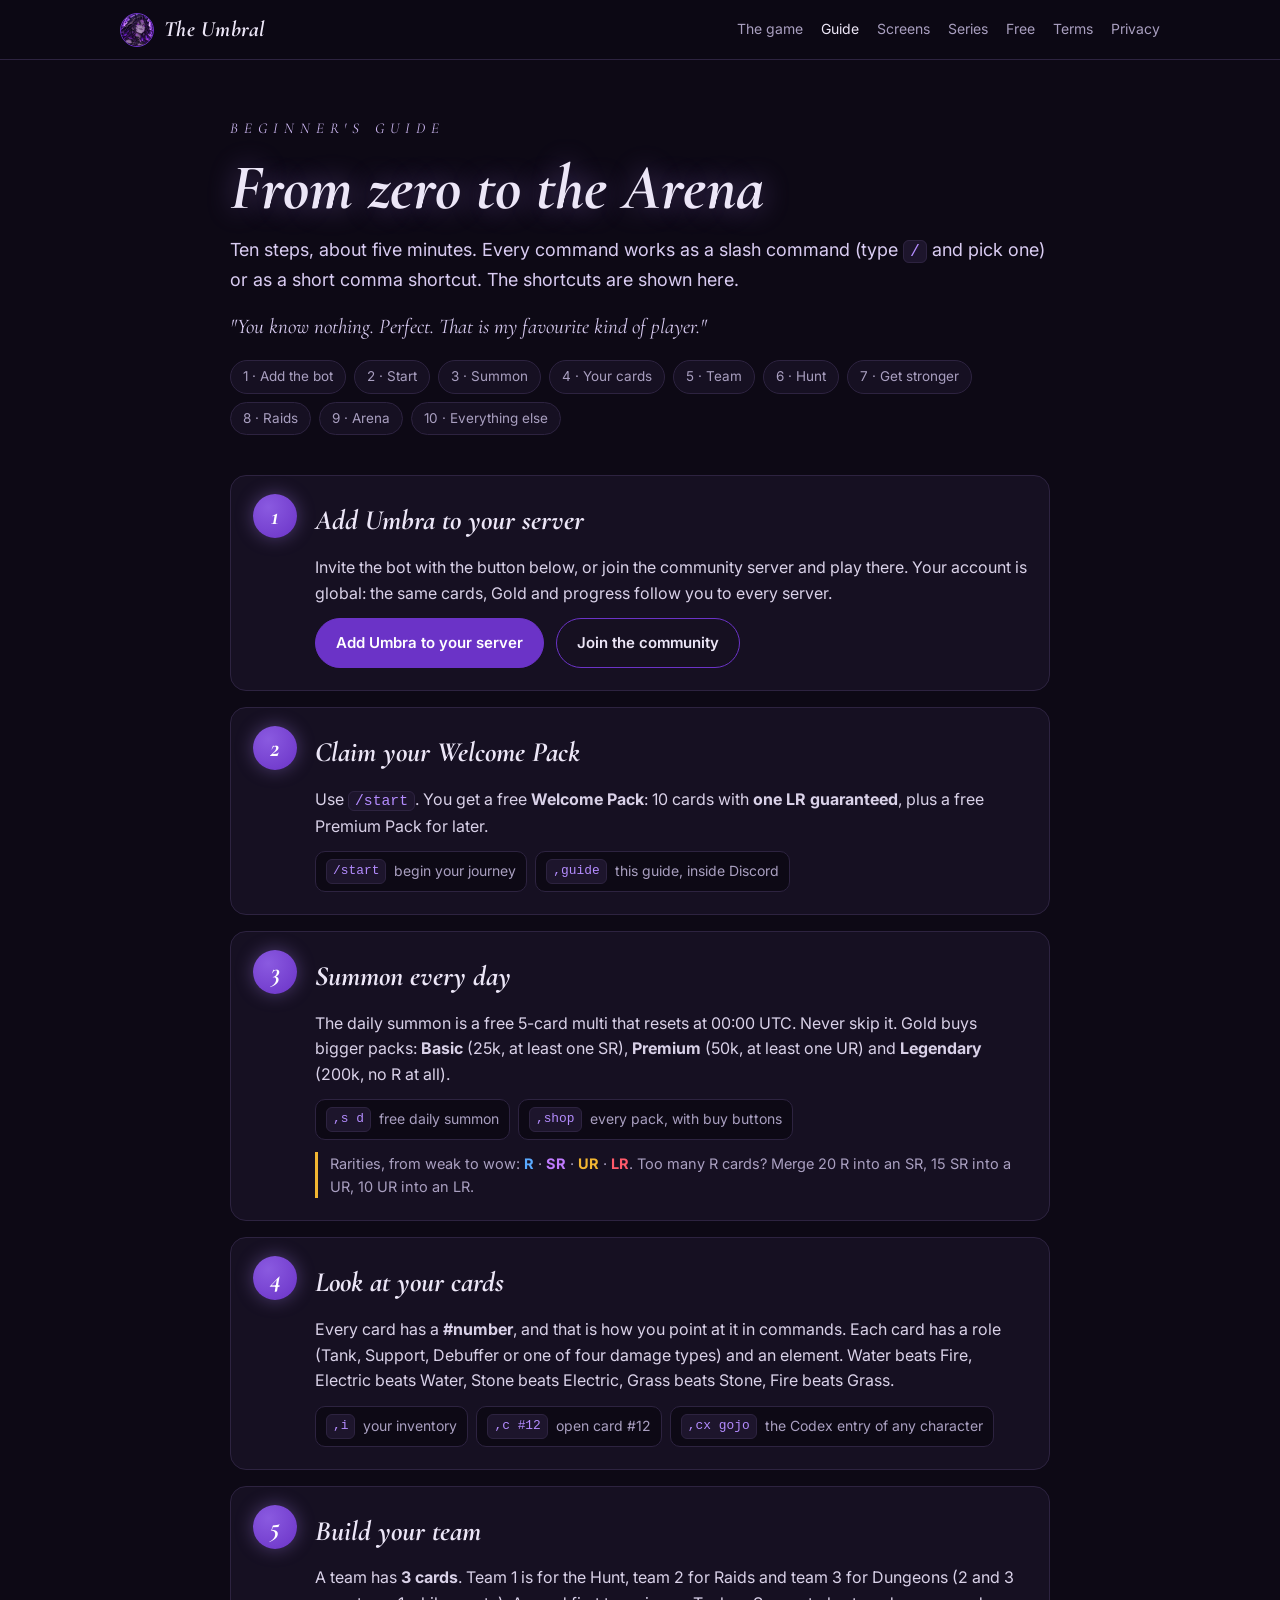
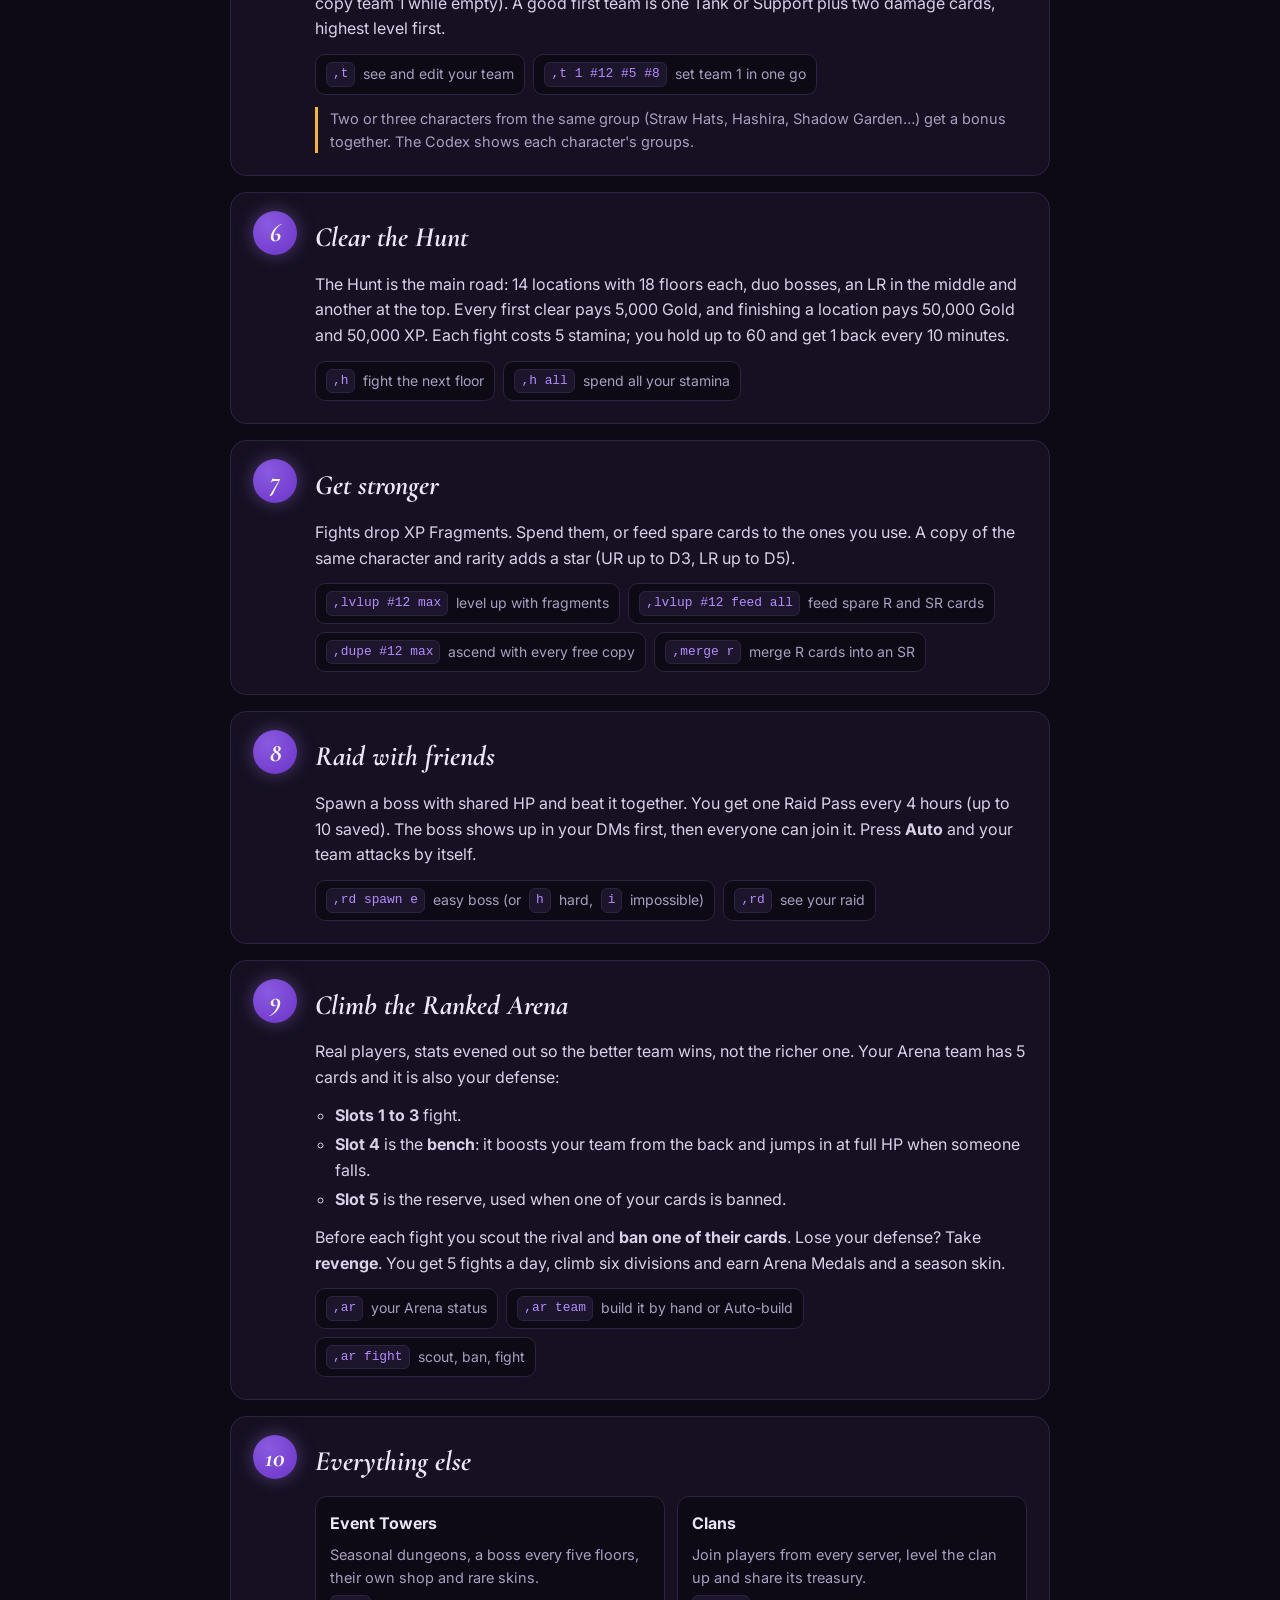
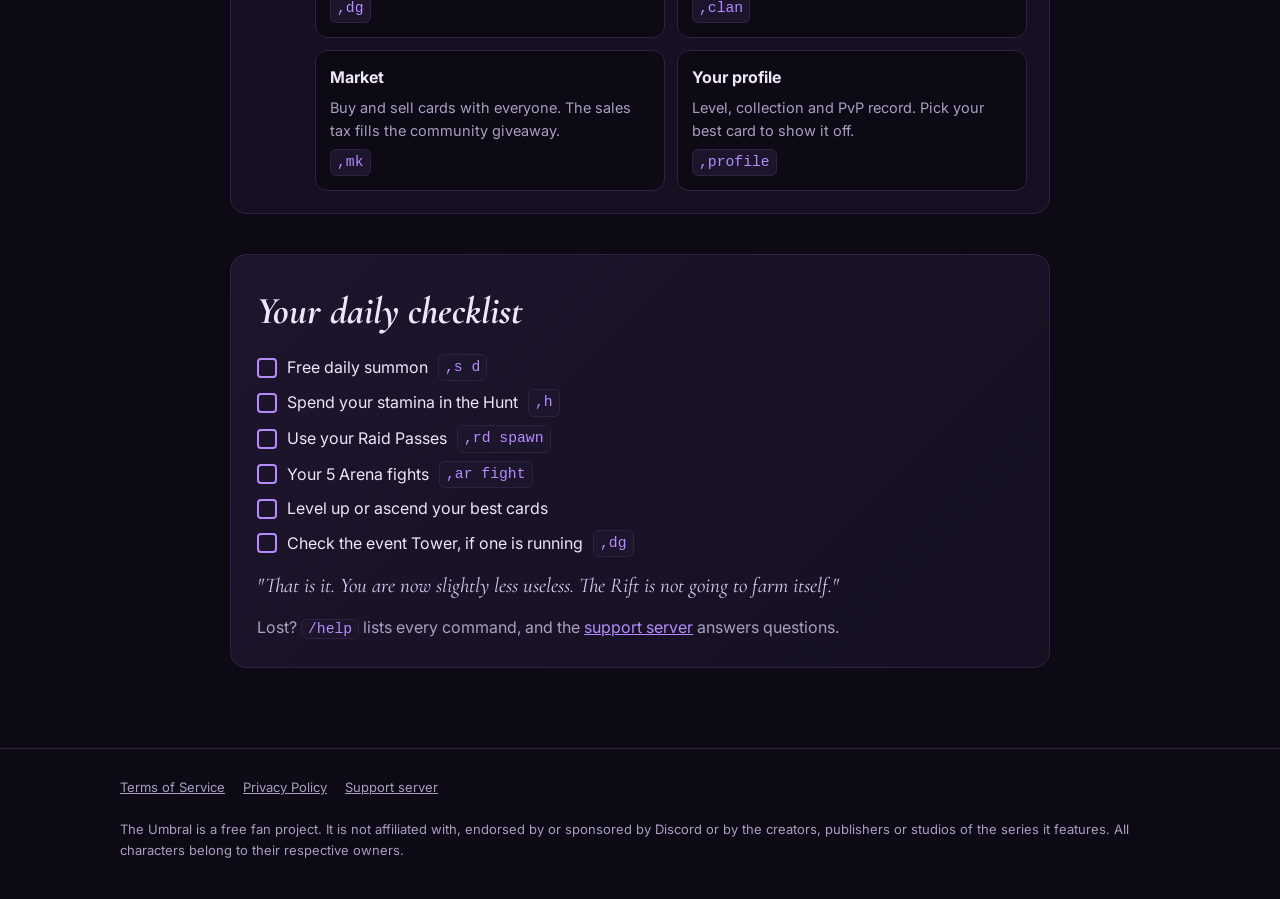
==== guide.html @ e96bee00 "Site: step-by-step beginner's guide page (guide.html), Guide link in the nav and under the hero Co-A" ====
<!doctype html>
<html lang="en">
<head>
<meta charset="utf-8">
<meta name="viewport" content="width=device-width, initial-scale=1, viewport-fit=cover">
<title>Beginner's Guide · The Umbral</title>
<meta name="description" content="How to play The Umbral, step by step: add the bot, claim your Welcome Pack, summon, build a team, clear the Hunt, join Raids and climb the Ranked Arena.">
<meta property="og:title" content="The Umbral · Beginner's Guide">
<meta property="og:description" content="From your first summon to the Ranked Arena in ten steps.">
<meta property="og:image" content="img/umbra.webp">
<link rel="icon" href="img/umbra.webp">
<link rel="preconnect" href="https://fonts.googleapis.com">
<link rel="preconnect" href="https://fonts.gstatic.com" crossorigin>
<link rel="stylesheet" href="https://fonts.googleapis.com/css2?family=Cormorant+Garamond:ital,wght@1,600;1,700&family=Inter:wght@400;600;700&display=swap">
<link rel="stylesheet" href="style.css">
</head>
<body>
<header class="bar">
  <div class="wrap">
    <a class="brand" href="./"><img src="img/umbra.webp" alt="">The Umbral</a>
    <nav aria-label="Site">
      <a href="./#game">The game</a>
      <a href="guide.html" aria-current="page">Guide</a>
      <a href="./#shots">Screens</a>
      <a href="./#series">Series</a>
      <a href="./#free">Free</a>
      <a href="terms.html">Terms</a>
      <a href="privacy.html">Privacy</a>
    </nav>
  </div>
</header>

<main class="wrap guide">
  <div class="guide-head">
    <div class="eyebrow">Beginner's guide</div>
    <h1>From zero to the Arena</h1>
    <p class="lede">Ten steps, about five minutes. Every command works as a slash command (type <code>/</code> and pick one) or as a short comma shortcut. The shortcuts are shown here.</p>
    <p class="quote">"You know nothing. Perfect. That is my favourite kind of player."</p>
    <nav class="toc" aria-label="Steps">
      <a href="#s1">1 · Add the bot</a><a href="#s2">2 · Start</a><a href="#s3">3 · Summon</a><a href="#s4">4 · Your cards</a><a href="#s5">5 · Team</a><a href="#s6">6 · Hunt</a><a href="#s7">7 · Get stronger</a><a href="#s8">8 · Raids</a><a href="#s9">9 · Arena</a><a href="#s10">10 · Everything else</a>
    </nav>
  </div>

  <ol class="steps">
    <li id="s1">
      <h2>Add Umbra to your server</h2>
      <p>Invite the bot with the button below, or join the community server and play there. Your account is global: the same cards, Gold and progress follow you to every server.</p>
      <div class="ctas"><a class="btn primary" href="https://discord.com/oauth2/authorize?client_id=1566791307459035156">Add Umbra to your server</a><a class="btn ghost" href="https://discord.gg/sQDGqMUbPa">Join the community</a></div>
    </li>

    <li id="s2">
      <h2>Claim your Welcome Pack</h2>
      <p>Use <code>/start</code>. You get a free <b>Welcome Pack</b>: 10 cards with <b>one LR guaranteed</b>, plus a free Premium Pack for later.</p>
      <div class="cmds"><span><code>/start</code> begin your journey</span><span><code>,guide</code> this guide, inside Discord</span></div>
    </li>

    <li id="s3">
      <h2>Summon every day</h2>
      <p>The daily summon is a free 5-card multi that resets at 00:00 UTC. Never skip it. Gold buys bigger packs: <b>Basic</b> (25k, at least one SR), <b>Premium</b> (50k, at least one UR) and <b>Legendary</b> (200k, no R at all).</p>
      <div class="cmds"><span><code>,s d</code> free daily summon</span><span><code>,shop</code> every pack, with buy buttons</span></div>
      <p class="tip">Rarities, from weak to wow: <b class="r">R</b> · <b class="sr">SR</b> · <b class="ur">UR</b> · <b class="lr">LR</b>. Too many R cards? Merge 20 R into an SR, 15 SR into a UR, 10 UR into an LR.</p>
    </li>

    <li id="s4">
      <h2>Look at your cards</h2>
      <p>Every card has a <b>#number</b>, and that is how you point at it in commands. Each card has a role (Tank, Support, Debuffer or one of four damage types) and an element. Water beats Fire, Electric beats Water, Stone beats Electric, Grass beats Stone, Fire beats Grass.</p>
      <div class="cmds"><span><code>,i</code> your inventory</span><span><code>,c #12</code> open card #12</span><span><code>,cx gojo</code> the Codex entry of any character</span></div>
    </li>

    <li id="s5">
      <h2>Build your team</h2>
      <p>A team has <b>3 cards</b>. Team 1 is for the Hunt, team 2 for Raids and team 3 for Dungeons (2 and 3 copy team 1 while empty). A good first team is one Tank or Support plus two damage cards, highest level first.</p>
      <div class="cmds"><span><code>,t</code> see and edit your team</span><span><code>,t 1 #12 #5 #8</code> set team 1 in one go</span></div>
      <p class="tip">Two or three characters from the same group (Straw Hats, Hashira, Shadow Garden…) get a bonus together. The Codex shows each character's groups.</p>
    </li>

    <li id="s6">
      <h2>Clear the Hunt</h2>
      <p>The Hunt is the main road: 14 locations with 18 floors each, duo bosses, an LR in the middle and another at the top. Every first clear pays 5,000 Gold, and finishing a location pays 50,000 Gold and 50,000 XP. Each fight costs 5 stamina; you hold up to 60 and get 1 back every 10 minutes.</p>
      <div class="cmds"><span><code>,h</code> fight the next floor</span><span><code>,h all</code> spend all your stamina</span></div>
    </li>

    <li id="s7">
      <h2>Get stronger</h2>
      <p>Fights drop XP Fragments. Spend them, or feed spare cards to the ones you use. A copy of the same character and rarity adds a star (UR up to D3, LR up to D5).</p>
      <div class="cmds"><span><code>,lvlup #12 max</code> level up with fragments</span><span><code>,lvlup #12 feed all</code> feed spare R and SR cards</span><span><code>,dupe #12 max</code> ascend with every free copy</span><span><code>,merge r</code> merge R cards into an SR</span></div>
    </li>

    <li id="s8">
      <h2>Raid with friends</h2>
      <p>Spawn a boss with shared HP and beat it together. You get one Raid Pass every 4 hours (up to 10 saved). The boss shows up in your DMs first, then everyone can join it. Press <b>Auto</b> and your team attacks by itself.</p>
      <div class="cmds"><span><code>,rd spawn e</code> easy boss (or <code>h</code> hard, <code>i</code> impossible)</span><span><code>,rd</code> see your raid</span></div>
    </li>

    <li id="s9">
      <h2>Climb the Ranked Arena</h2>
      <p>Real players, stats evened out so the better team wins, not the richer one. Your Arena team has 5 cards and it is also your defense:</p>
      <ul class="slots">
        <li><b>Slots 1 to 3</b> fight.</li>
        <li><b>Slot 4</b> is the <b>bench</b>: it boosts your team from the back and jumps in at full HP when someone falls.</li>
        <li><b>Slot 5</b> is the reserve, used when one of your cards is banned.</li>
      </ul>
      <p>Before each fight you scout the rival and <b>ban one of their cards</b>. Lose your defense? Take <b>revenge</b>. You get 5 fights a day, climb six divisions and earn Arena Medals and a season skin.</p>
      <div class="cmds"><span><code>,ar</code> your Arena status</span><span><code>,ar team</code> build it by hand or Auto-build</span><span><code>,ar fight</code> scout, ban, fight</span></div>
    </li>

    <li id="s10">
      <h2>Everything else</h2>
      <div class="more">
        <div><h3>Event Towers</h3><p>Seasonal dungeons, a boss every five floors, their own shop and rare skins.</p><code>,dg</code></div>
        <div><h3>Clans</h3><p>Join players from every server, level the clan up and share its treasury.</p><code>,clan</code></div>
        <div><h3>Market</h3><p>Buy and sell cards with everyone. The sales tax fills the community giveaway.</p><code>,mk</code></div>
        <div><h3>Your profile</h3><p>Level, collection and PvP record. Pick your best card to show it off.</p><code>,profile</code></div>
      </div>
    </li>
  </ol>

  <section class="daily" aria-labelledby="daily">
    <h2 id="daily">Your daily checklist</h2>
    <ul>
      <li>Free daily summon <code>,s d</code></li>
      <li>Spend your stamina in the Hunt <code>,h</code></li>
      <li>Use your Raid Passes <code>,rd spawn</code></li>
      <li>Your 5 Arena fights <code>,ar fight</code></li>
      <li>Level up or ascend your best cards</li>
      <li>Check the event Tower, if one is running <code>,dg</code></li>
    </ul>
    <p class="quote">"That is it. You are now slightly less useless. The Rift is not going to farm itself."</p>
    <p class="sub">Lost? <code>/help</code> lists every command, and the <a href="https://discord.gg/sQDGqMUbPa">support server</a> answers questions.</p>
  </section>
</main>

<footer>
  <div class="wrap">
    <nav aria-label="Legal">
      <a href="terms.html">Terms of Service</a>
      <a href="privacy.html">Privacy Policy</a>
      <a href="https://discord.gg/sQDGqMUbPa">Support server</a>
    </nav>
    <p>The Umbral is a free fan project. It is not affiliated with, endorsed by or sponsored by Discord or by the creators, publishers or studios of the series it features. All characters belong to their respective owners.</p>
  </div>
</footer>
</body>
</html>
---- style.css ----
/* The Umbral: site (GitHub Pages). Dark rift palette, serif italic display like the bot's images. */
:root {
  --bg: #0d0915;
  --panel: #161022;
  --panel-2: #1d152c;
  --ink: #ece6f7;
  --muted: #a99fc0;
  --line: #2d2340;
  --accent: #b48cff;
  --accent-deep: #6b33c7;
  --gold: #f2b632;
  --display: "Cormorant Garamond", "Liberation Serif", Georgia, serif;
  --body: "Inter", "Segoe UI", system-ui, sans-serif;
  color-scheme: dark;
}
* { box-sizing: border-box; }
html { scroll-behavior: smooth; }
body { margin: 0; background: var(--bg); color: var(--ink); font-family: var(--body); font-size: 16px; line-height: 1.6; }
a { color: var(--accent); }
a:hover { color: #d4bcff; }
a:focus-visible, .btn:focus-visible { outline: 2px solid var(--accent); outline-offset: 3px; border-radius: 6px; }
img { max-width: 100%; display: block; }

.wrap { max-width: 1080px; margin: 0 auto; padding-left: max(20px, env(safe-area-inset-left, 0px)); padding-right: max(20px, env(safe-area-inset-right, 0px)); }

/* top bar */
.bar { border-bottom: 1px solid var(--line); background: rgba(13, 9, 21, 0.85); backdrop-filter: blur(8px); position: sticky; top: 0; z-index: 5; }
.bar .wrap { display: flex; align-items: center; gap: 20px; padding-block: 12px; flex-wrap: wrap; }
.brand { display: flex; align-items: center; gap: 10px; text-decoration: none; color: var(--ink); font-family: var(--display); font-style: italic; font-weight: 700; font-size: 22px; letter-spacing: 0.02em; }
.brand img { width: 34px; height: 34px; border-radius: 50%; border: 1px solid var(--accent-deep); }
.bar nav { display: flex; gap: 18px; margin-left: auto; flex-wrap: wrap; }
.bar nav a { color: var(--muted); text-decoration: none; font-size: 14px; }
.bar nav a:hover, .bar nav a[aria-current="page"] { color: var(--ink); }

/* hero */
.hero { position: relative; overflow: hidden; border-bottom: 1px solid var(--line); }
.hero::before { content: ""; position: absolute; inset: 0; background: url("img/umbra-hero.webp") left 35% / auto 135% no-repeat; opacity: 0.7; }
.hero::after { content: ""; position: absolute; inset: 0; background: linear-gradient(90deg, rgba(13, 9, 21, 0.1) 0%, rgba(13, 9, 21, 0.75) 45%, var(--bg) 85%); }
.hero .wrap { position: relative; z-index: 1; display: grid; justify-items: start; gap: 18px; padding-block: 88px 96px; }
.hero .inner { margin-left: auto; max-width: 540px; display: grid; gap: 18px; }
.eyebrow { font-family: var(--display); font-style: italic; letter-spacing: 0.4em; text-transform: uppercase; color: #cdb8f2; font-size: 15px; }
h1 { font-family: var(--display); font-style: italic; font-weight: 700; font-size: clamp(44px, 7vw, 76px); line-height: 1; margin: 0; text-wrap: balance; text-shadow: 0 0 28px rgba(180, 140, 255, 0.45); }
.lede { color: #d9ccf2; font-size: 18px; margin: 0; }
.quote { font-family: var(--display); font-style: italic; font-size: 21px; color: #d9ccf2; margin: 0; }
.ctas { display: flex; gap: 12px; flex-wrap: wrap; }
.btn { display: inline-flex; align-items: center; gap: 8px; padding: 12px 20px; border-radius: 999px; font-weight: 600; text-decoration: none; font-size: 15px; border: 1px solid var(--accent-deep); }
.btn.primary { background: var(--accent-deep); color: #fff; }
.btn.primary:hover { background: #7d43dc; color: #fff; }
.btn.ghost { color: var(--ink); background: rgba(22, 16, 34, 0.7); }

/* sections */
section { padding-block: 64px; }
h2 { font-family: var(--display); font-style: italic; font-weight: 700; font-size: 38px; margin: 0 0 10px; text-wrap: balance; }
.sub { color: var(--muted); max-width: 62ch; margin: 0 0 32px; }
.grid { display: grid; grid-template-columns: repeat(3, 1fr); gap: 16px; }
@media (max-width: 860px) { .grid { grid-template-columns: repeat(2, 1fr); } }
@media (max-width: 560px) { .grid { grid-template-columns: 1fr; } }
.card { background: var(--panel); border: 1px solid var(--line); border-radius: 14px; padding: 20px; display: grid; gap: 8px; align-content: start; }
.card h3 { margin: 0; font-size: 17px; }
.card p { margin: 0; color: var(--muted); font-size: 15px; }
.card code { color: var(--accent); }

.gallery { display: grid; grid-template-columns: repeat(6, 1fr); gap: 12px; }
.gallery figure { margin: 0; border-radius: 12px; overflow: hidden; border: 1px solid var(--line); background: var(--panel); aspect-ratio: 2 / 3; }
.gallery img { width: 100%; height: 100%; object-fit: cover; transition: transform 0.4s ease; }
.gallery figure:hover img { transform: scale(1.04); }
@media (max-width: 860px) { .gallery { grid-template-columns: repeat(3, 1fr); } }
/* séries: carta + nome + nº de heróis (gerado por bot/tools/build_site.py) */
.gallery.series { grid-template-columns: repeat(auto-fill, minmax(150px, 1fr)); }
.gallery.series figure { aspect-ratio: auto; display: grid; }
.gallery.series img { aspect-ratio: 2 / 3; height: auto; }
.gallery.series figcaption { padding: 10px 12px 12px; display: grid; gap: 2px; }
.gallery.series figcaption b { font-size: 14px; line-height: 1.25; }
.gallery.series figcaption span { color: var(--muted); font-size: 12.5px; }
@media (max-width: 560px) { .gallery.series { grid-template-columns: repeat(2, 1fr); } }

.free { background: linear-gradient(135deg, var(--panel-2), var(--panel)); border: 1px solid var(--line); border-radius: 16px; padding: 28px; display: grid; gap: 10px; }
.free h2 { margin: 0; }
.free p { margin: 0; color: #d4cbe6; max-width: 72ch; }
.tag { justify-self: start; font-size: 12px; font-weight: 700; letter-spacing: 0.12em; text-transform: uppercase; color: var(--gold); border: 1px solid currentColor; border-radius: 999px; padding: 3px 10px; }

/* legal pages */
.doc { max-width: 760px; padding-block: 56px 80px; }
.doc h1 { font-size: clamp(38px, 6vw, 56px); margin-bottom: 6px; }
.doc .meta { color: var(--muted); margin: 0 0 28px; font-size: 14px; }
.doc h2 { font-size: 27px; margin: 40px 0 8px; }
.doc p, .doc li { color: #d9d1e8; }
.doc ul { padding-left: 22px; display: grid; gap: 6px; }
.doc .summary { background: var(--panel); border: 1px solid var(--line); border-radius: 12px; padding: 16px 20px; }
.doc .summary strong { color: var(--ink); }
.doc table { width: 100%; border-collapse: collapse; font-size: 15px; }
.doc th, .doc td { text-align: left; padding: 10px 12px; border-bottom: 1px solid var(--line); vertical-align: top; }
.doc th { color: var(--muted); font-weight: 600; font-size: 13px; text-transform: uppercase; letter-spacing: 0.06em; }
.tablebox { overflow-x: auto; border: 1px solid var(--line); border-radius: 12px; background: var(--panel); }

footer { border-top: 1px solid var(--line); color: var(--muted); font-size: 13px; }
footer .wrap { padding-block: 28px; display: grid; gap: 8px; }
footer nav { display: flex; gap: 18px; flex-wrap: wrap; }
footer a { color: var(--muted); }

@media (max-width: 640px) {
  .hero .wrap { padding-block: 56px 64px; }
  .hero::after { background: linear-gradient(180deg, rgba(13, 9, 21, 0.35) 0%, var(--bg) 75%); }
  .hero .inner { margin-left: 0; }
}
@media (prefers-reduced-motion: reduce) { * { transition: none !important; scroll-behavior: auto !important; } }

/* screenshots */
.shots { display: grid; grid-template-columns: repeat(2, minmax(0, 1fr)); gap: 16px; }
.shots figure { margin: 0; background: var(--panel); border: 1px solid var(--line); border-radius: 14px; overflow: hidden; display: grid; }
.shots img { width: 100%; height: auto; aspect-ratio: 900 / 730; object-fit: cover; display: block; }
.shots figcaption { padding: 12px 16px 14px; display: grid; gap: 2px; }
.shots figcaption b { font-size: 15px; }
.shots figcaption span { color: var(--muted); font-size: 13.5px; }
@media (max-width: 640px) { .shots { grid-template-columns: 1fr; } }
.shots img.contain { object-fit: contain; background: #0d0814; }

/* guide */
.guide { max-width: 860px; padding-block: 56px 80px; display: grid; gap: 40px; }
.guide code { color: var(--accent); background: var(--panel-2); border: 1px solid var(--line); border-radius: 6px; padding: 1px 6px; font-size: 0.92em; white-space: nowrap; }
.guide-head { display: grid; gap: 16px; }
.guide-head h1 { font-size: clamp(40px, 6.5vw, 64px); }
.toc { display: flex; flex-wrap: wrap; gap: 8px; }
.toc a { text-decoration: none; color: var(--muted); font-size: 13.5px; border: 1px solid var(--line); border-radius: 999px; padding: 5px 12px; background: var(--panel); }
.toc a:hover { color: var(--ink); border-color: var(--accent-deep); }
.steps { list-style: none; margin: 0; padding: 0; display: grid; gap: 16px; counter-reset: step; }
.steps > li { counter-increment: step; position: relative; background: var(--panel); border: 1px solid var(--line); border-radius: 16px; padding: 22px 22px 22px 84px; display: grid; gap: 12px; scroll-margin-top: 80px; min-width: 0; }
.steps > li::before { content: counter(step); position: absolute; left: 22px; top: 18px; width: 44px; height: 44px; border-radius: 50%; display: grid; place-items: center; font-family: var(--display); font-style: italic; font-weight: 700; font-size: 26px; color: #fff; background: radial-gradient(circle at 35% 30%, #8a5ae0, var(--accent-deep)); box-shadow: 0 0 18px rgba(180, 140, 255, 0.35); }
.steps h2 { font-size: 28px; margin: 0; }
.steps p { margin: 0; color: #d9d1e8; }
.cmds { display: flex; flex-wrap: wrap; gap: 8px; }
.cmds span { background: var(--bg); border: 1px solid var(--line); border-radius: 10px; padding: 7px 10px; font-size: 14px; color: var(--muted); display: inline-flex; gap: 8px; align-items: center; flex-wrap: wrap; }
.tip { font-size: 14.5px; color: var(--muted) !important; border-left: 3px solid var(--gold); padding-left: 12px; }
.r { color: #5aa9ff; } .sr { color: #c07bff; } .ur { color: var(--gold); } .lr { color: #ff5a6a; }
.slots { margin: 0; padding-left: 20px; display: grid; gap: 4px; color: #d9d1e8; }
.more { display: grid; grid-template-columns: repeat(2, minmax(0, 1fr)); gap: 12px; }
.more > div { background: var(--bg); border: 1px solid var(--line); border-radius: 12px; padding: 14px; display: grid; gap: 6px; align-content: start; justify-items: start; }
.more h3 { margin: 0; font-size: 16px; }
.more p { font-size: 14.5px; color: var(--muted); }
.daily { padding: 26px; background: linear-gradient(135deg, var(--panel-2), var(--panel)); border: 1px solid var(--line); border-radius: 16px; display: grid; gap: 12px; }
.daily h2 { margin: 0; }
.daily ul { list-style: none; margin: 0; padding: 0; display: grid; gap: 8px; }
.daily li { display: flex; gap: 10px; align-items: center; flex-wrap: wrap; }
.daily li::before { content: ""; width: 16px; height: 16px; border: 2px solid var(--accent); border-radius: 4px; flex: none; }
.daily .sub { margin: 0; }
@media (max-width: 560px) {
  .steps > li { padding: 70px 18px 20px; }
  .steps > li::before { left: 18px; top: 16px; }
  .more { grid-template-columns: 1fr; }
}
.hero .guide-link { color: #d9ccf2; font-size: 14.5px; }
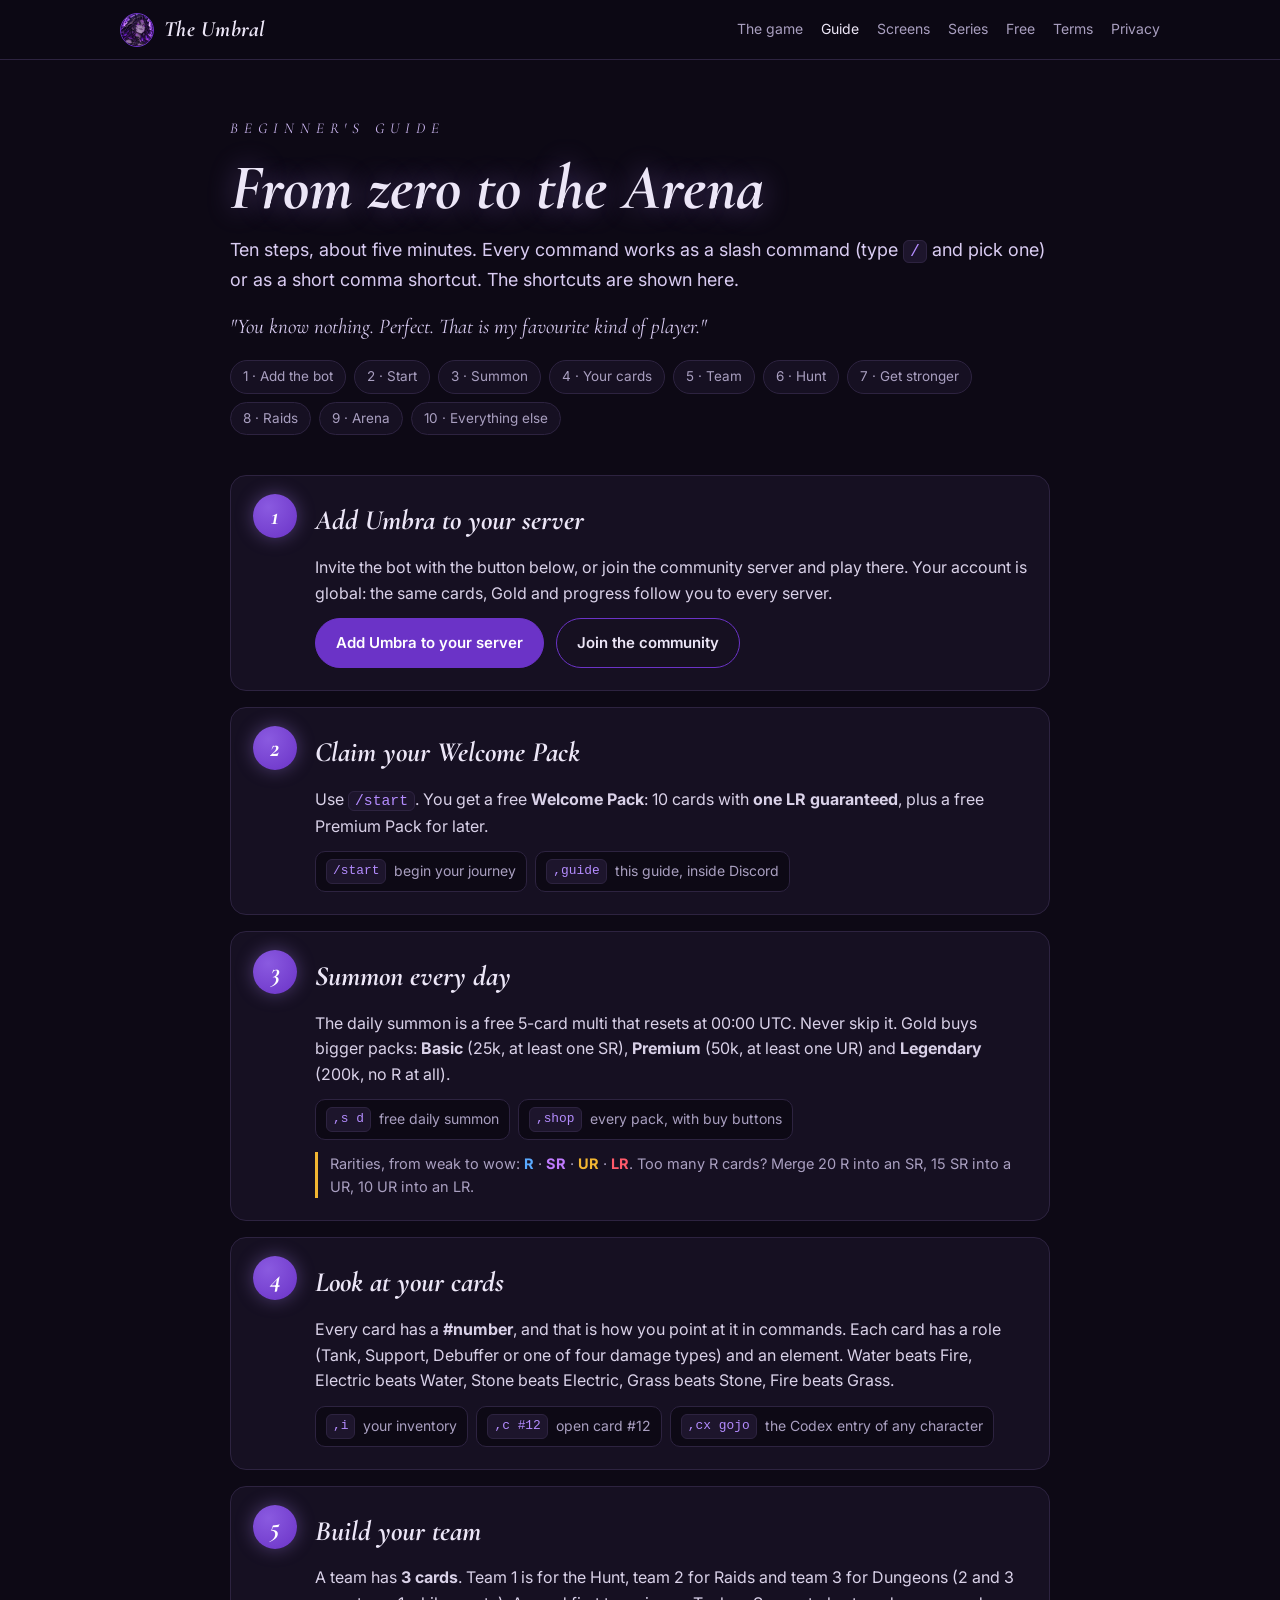
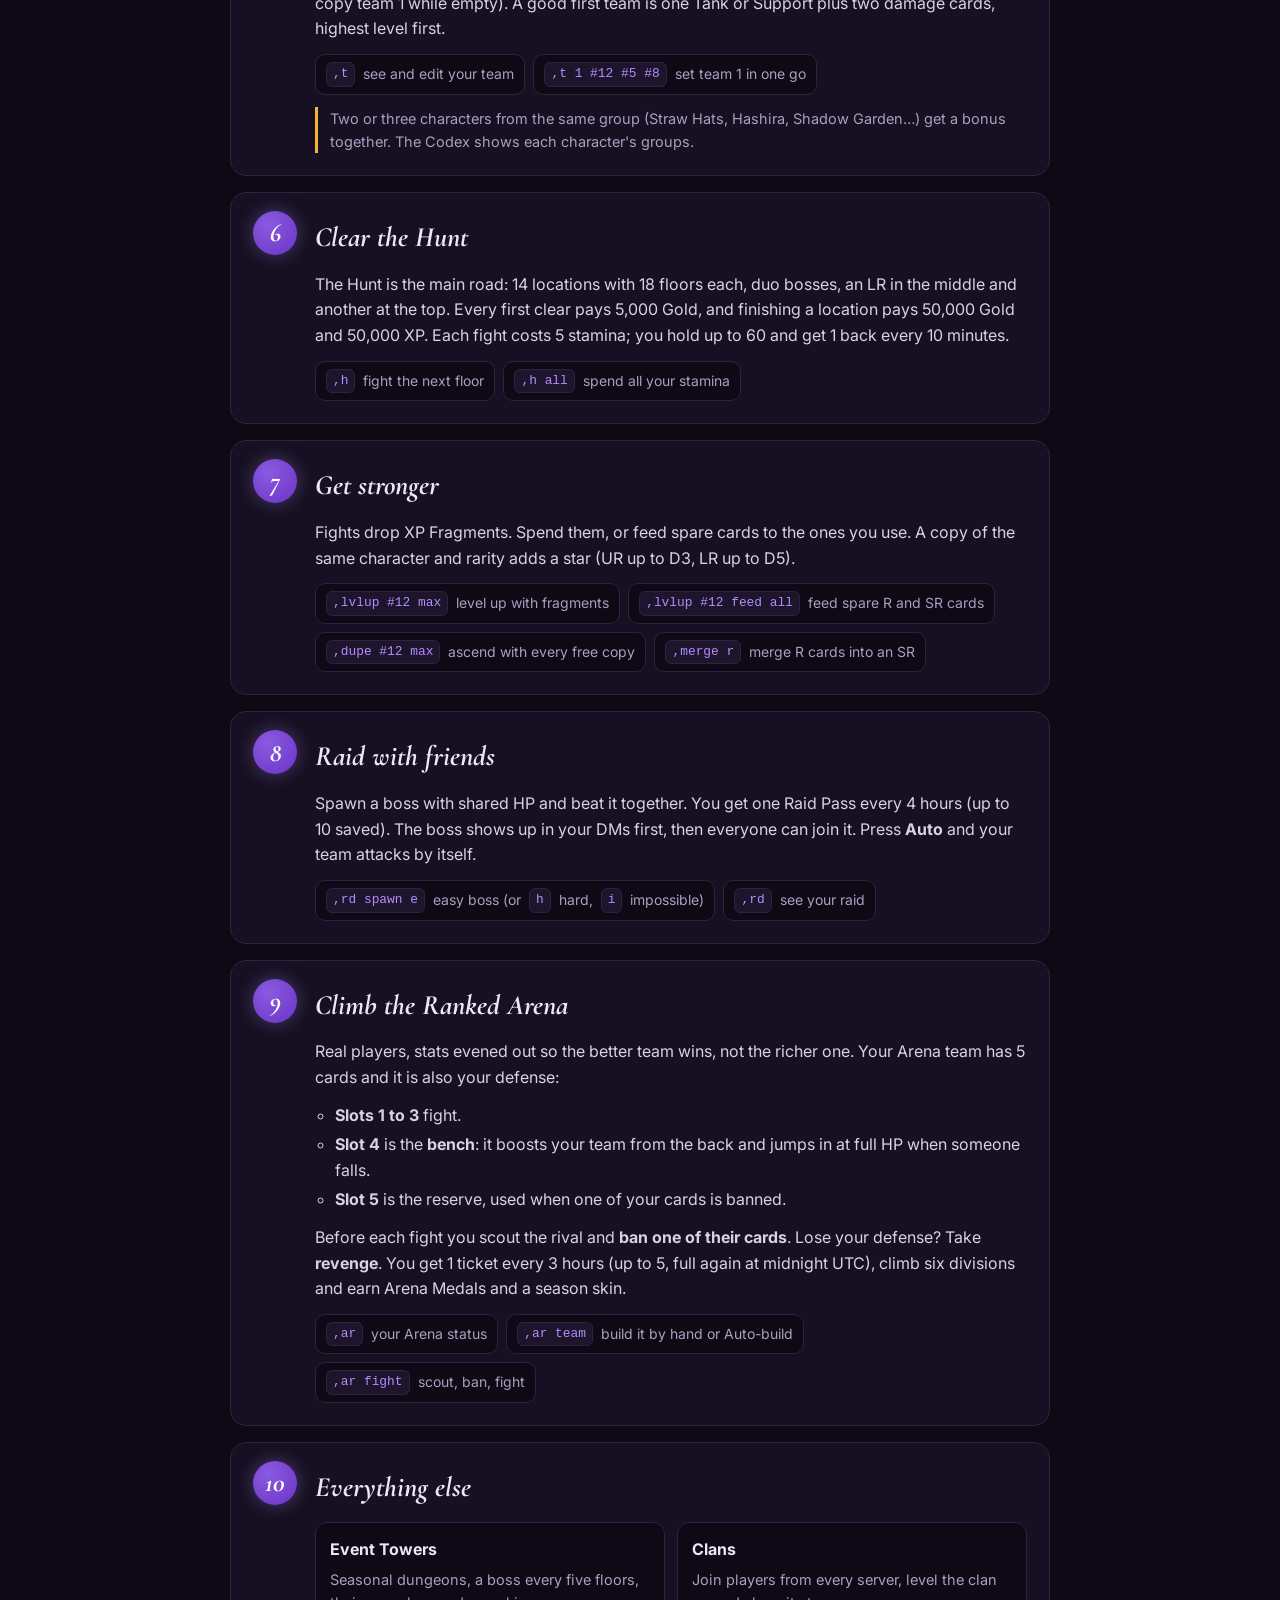
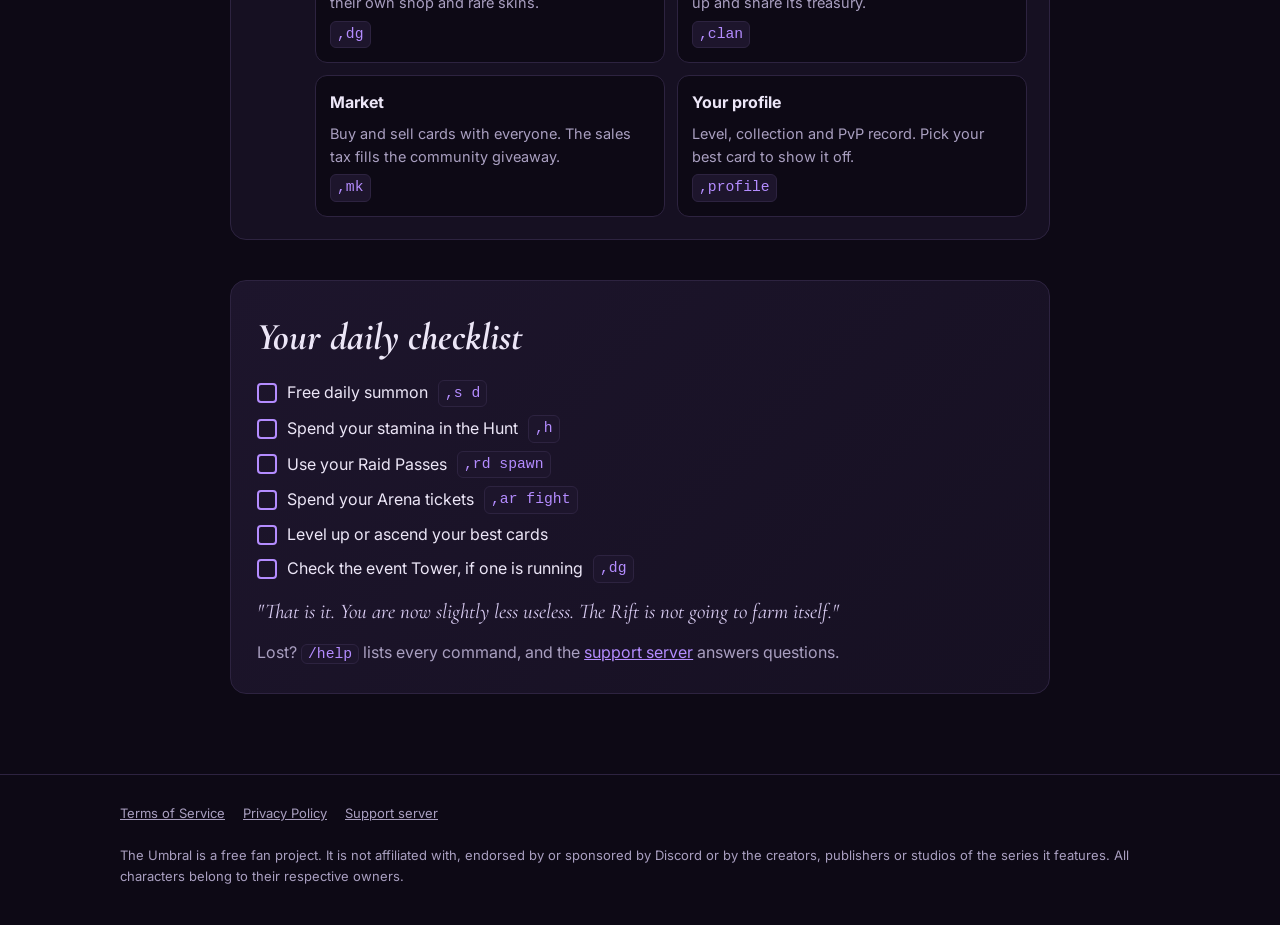
==== commit 473aeaa6: "Guide: Arena tickets now come 1 every 3 hours Co-Authored-By: Claude Opus 5.5 <noreply@anthropic.com" ====
--- a/guide.html
+++ b/guide.html
@@ -100,7 +100,7 @@
         <li><b>Slot 4</b> is the <b>bench</b>: it boosts your team from the back and jumps in at full HP when someone falls.</li>
         <li><b>Slot 5</b> is the reserve, used when one of your cards is banned.</li>
       </ul>
-      <p>Before each fight you scout the rival and <b>ban one of their cards</b>. Lose your defense? Take <b>revenge</b>. You get 5 fights a day, climb six divisions and earn Arena Medals and a season skin.</p>
+      <p>Before each fight you scout the rival and <b>ban one of their cards</b>. Lose your defense? Take <b>revenge</b>. You get 1 ticket every 3 hours (up to 5, full again at midnight UTC), climb six divisions and earn Arena Medals and a season skin.</p>
       <div class="cmds"><span><code>,ar</code> your Arena status</span><span><code>,ar team</code> build it by hand or Auto-build</span><span><code>,ar fight</code> scout, ban, fight</span></div>
     </li>
 
@@ -121,7 +121,7 @@
       <li>Free daily summon <code>,s d</code></li>
       <li>Spend your stamina in the Hunt <code>,h</code></li>
       <li>Use your Raid Passes <code>,rd spawn</code></li>
-      <li>Your 5 Arena fights <code>,ar fight</code></li>
+      <li>Spend your Arena tickets <code>,ar fight</code></li>
       <li>Level up or ascend your best cards</li>
       <li>Check the event Tower, if one is running <code>,dg</code></li>
     </ul>
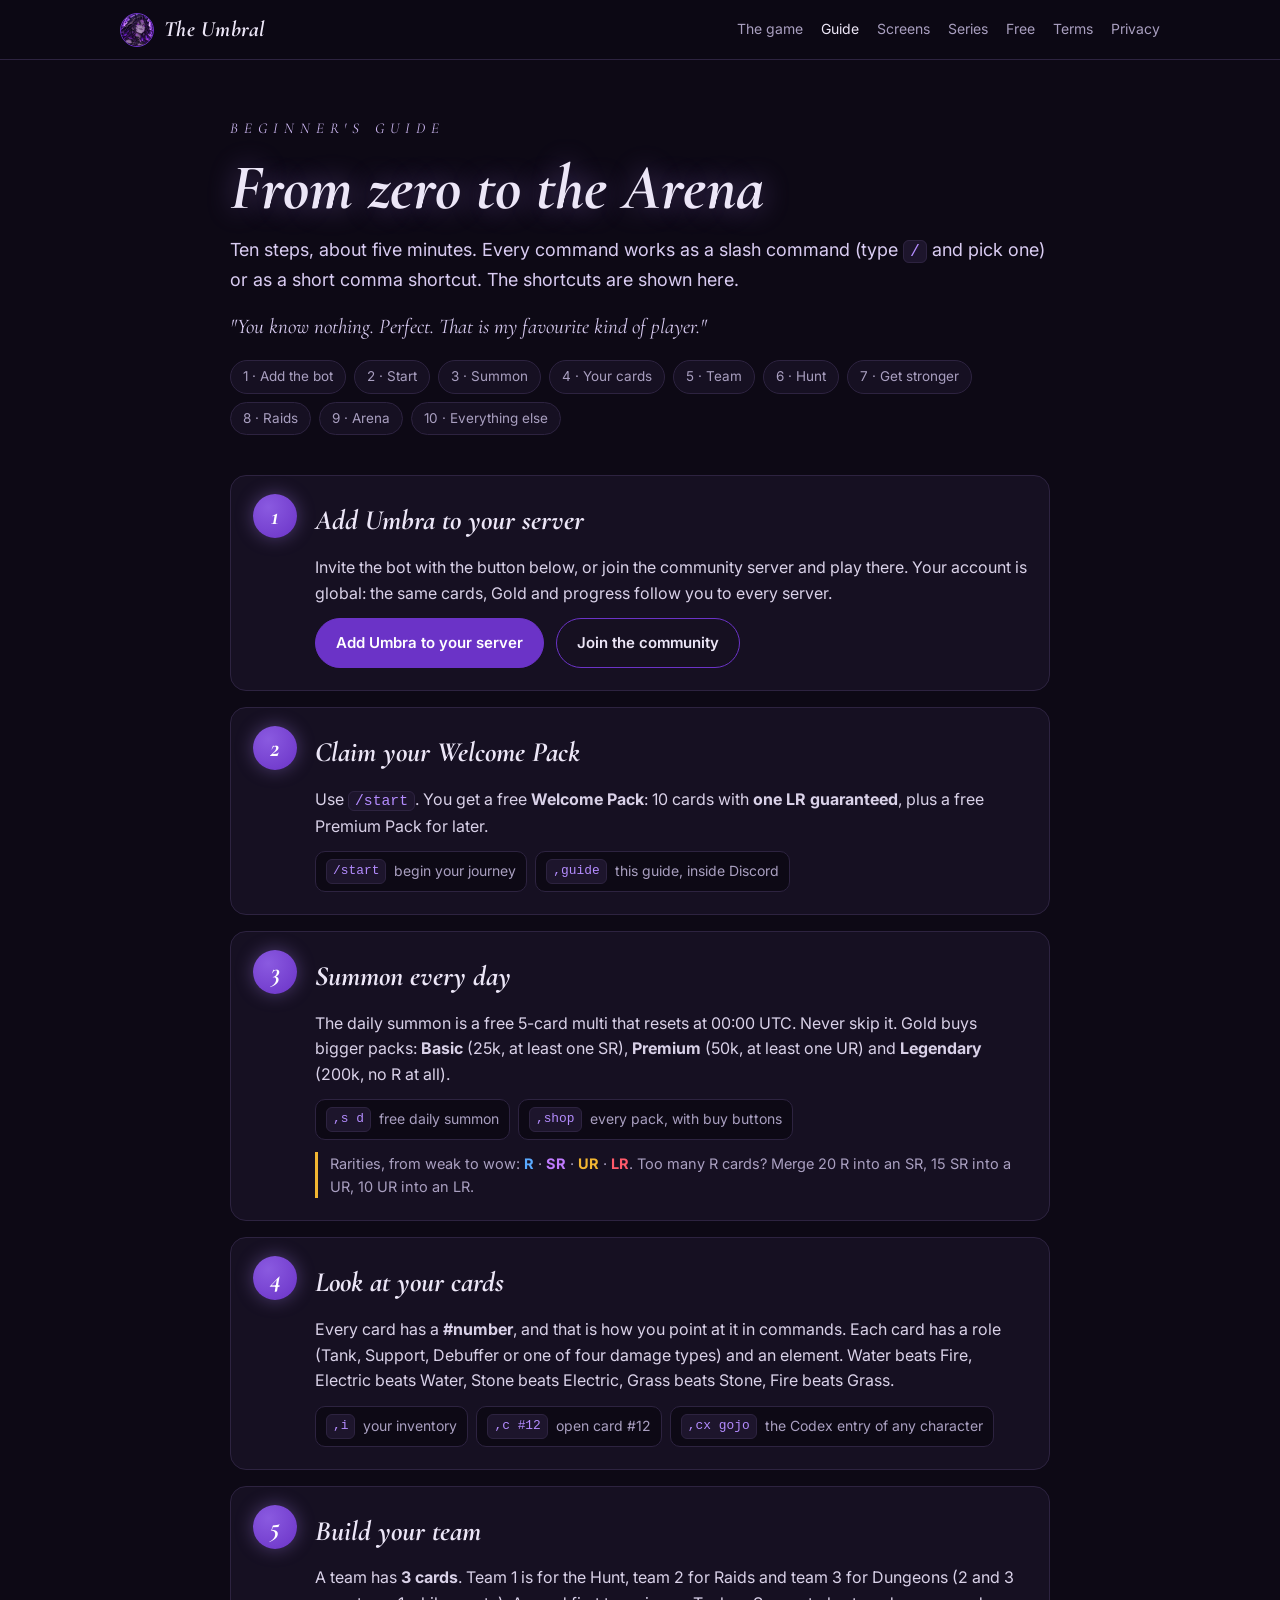
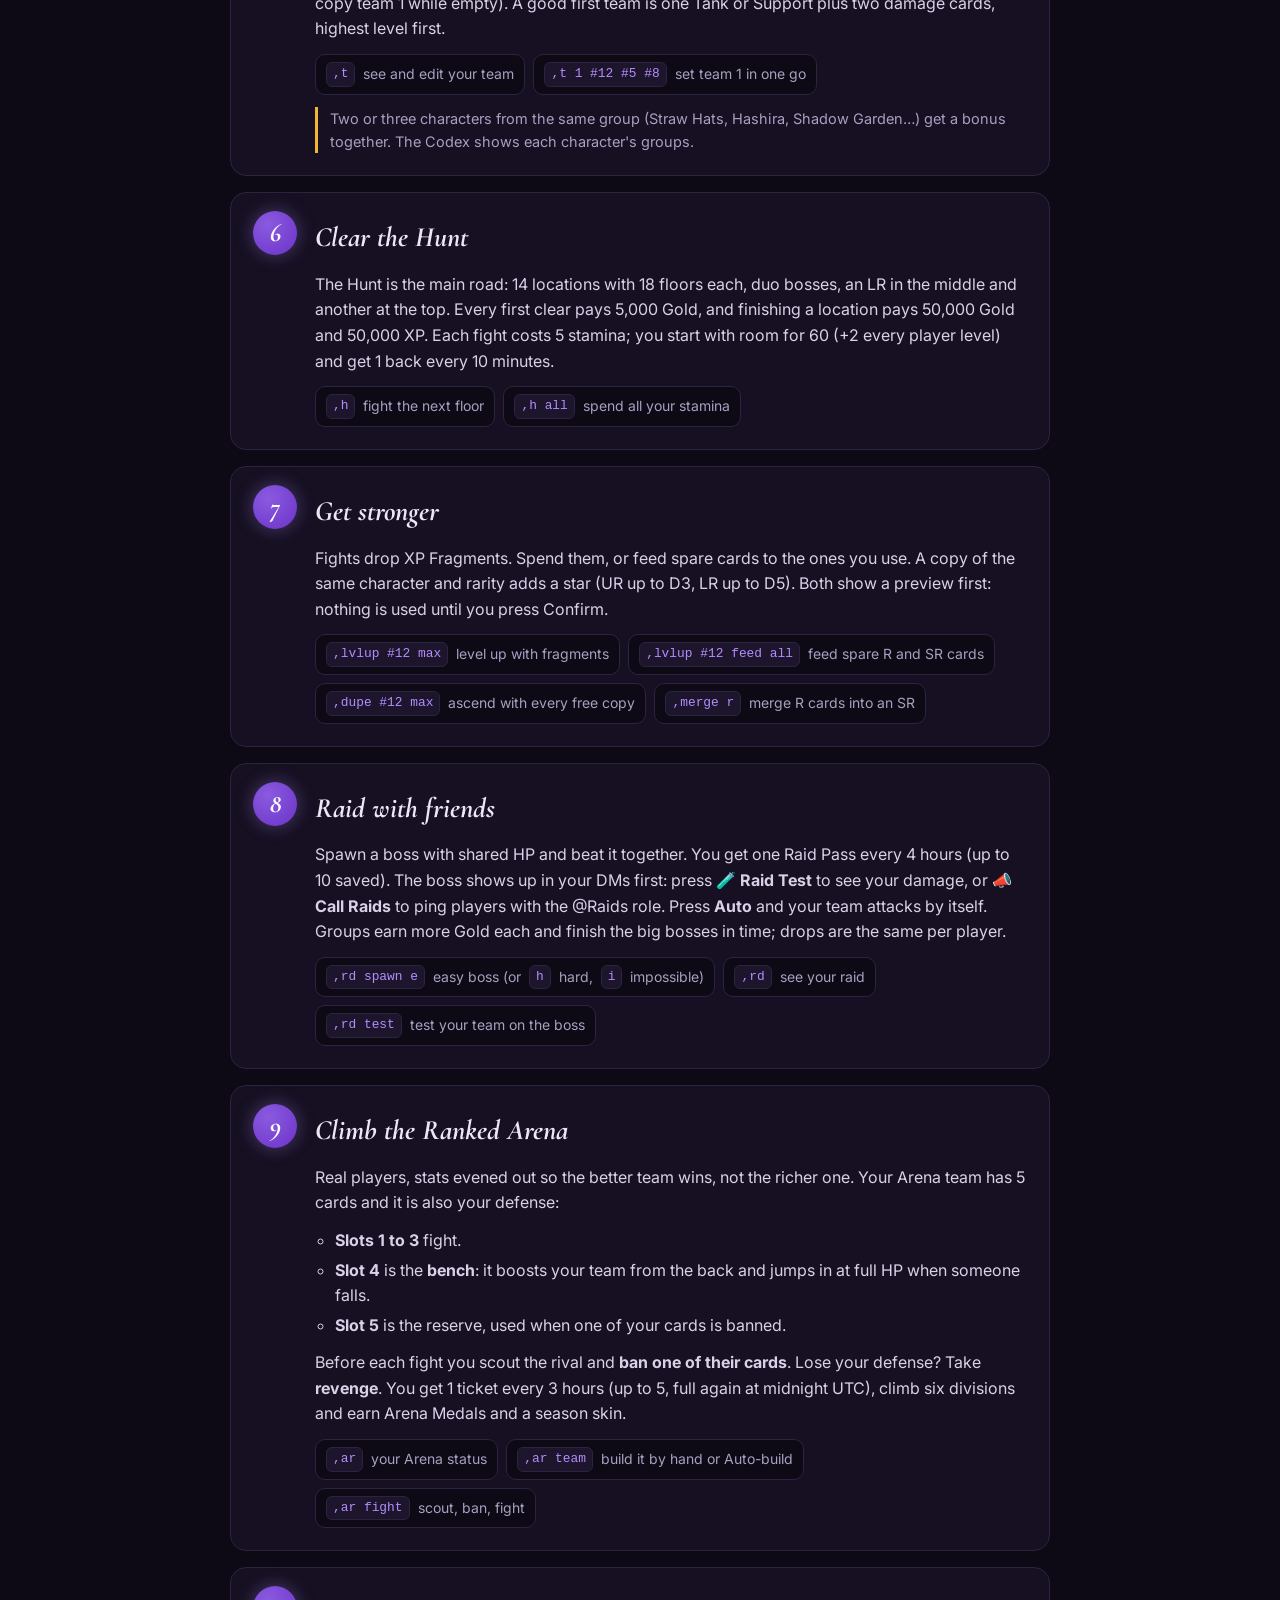
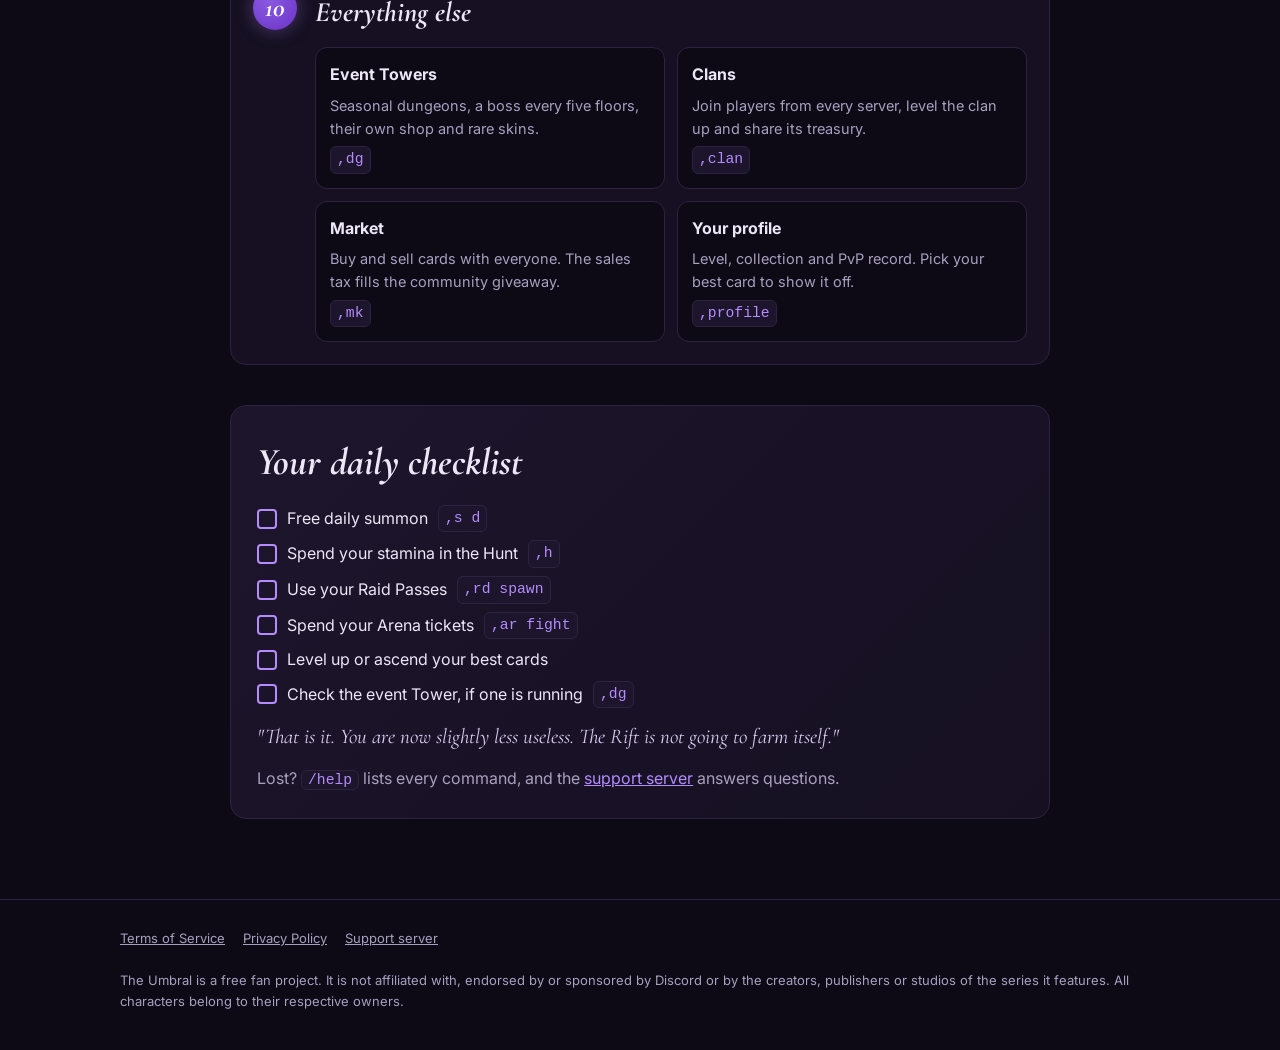
==== commit 42e3a9f5: "Guide: stamina grows with level, previews, Raid Test and Call Raids; raid card text Co-Authored-By: " ====
--- a/guide.html
+++ b/guide.html
@@ -76,20 +76,20 @@
 
     <li id="s6">
       <h2>Clear the Hunt</h2>
-      <p>The Hunt is the main road: 14 locations with 18 floors each, duo bosses, an LR in the middle and another at the top. Every first clear pays 5,000 Gold, and finishing a location pays 50,000 Gold and 50,000 XP. Each fight costs 5 stamina; you hold up to 60 and get 1 back every 10 minutes.</p>
+      <p>The Hunt is the main road: 14 locations with 18 floors each, duo bosses, an LR in the middle and another at the top. Every first clear pays 5,000 Gold, and finishing a location pays 50,000 Gold and 50,000 XP. Each fight costs 5 stamina; you start with room for 60 (+2 every player level) and get 1 back every 10 minutes.</p>
       <div class="cmds"><span><code>,h</code> fight the next floor</span><span><code>,h all</code> spend all your stamina</span></div>
     </li>
 
     <li id="s7">
       <h2>Get stronger</h2>
-      <p>Fights drop XP Fragments. Spend them, or feed spare cards to the ones you use. A copy of the same character and rarity adds a star (UR up to D3, LR up to D5).</p>
+      <p>Fights drop XP Fragments. Spend them, or feed spare cards to the ones you use. A copy of the same character and rarity adds a star (UR up to D3, LR up to D5). Both show a preview first: nothing is used until you press Confirm.</p>
       <div class="cmds"><span><code>,lvlup #12 max</code> level up with fragments</span><span><code>,lvlup #12 feed all</code> feed spare R and SR cards</span><span><code>,dupe #12 max</code> ascend with every free copy</span><span><code>,merge r</code> merge R cards into an SR</span></div>
     </li>
 
     <li id="s8">
       <h2>Raid with friends</h2>
-      <p>Spawn a boss with shared HP and beat it together. You get one Raid Pass every 4 hours (up to 10 saved). The boss shows up in your DMs first, then everyone can join it. Press <b>Auto</b> and your team attacks by itself.</p>
-      <div class="cmds"><span><code>,rd spawn e</code> easy boss (or <code>h</code> hard, <code>i</code> impossible)</span><span><code>,rd</code> see your raid</span></div>
+      <p>Spawn a boss with shared HP and beat it together. You get one Raid Pass every 4 hours (up to 10 saved). The boss shows up in your DMs first: press <b>🧪 Raid Test</b> to see your damage, or <b>📣 Call Raids</b> to ping players with the @Raids role. Press <b>Auto</b> and your team attacks by itself. Groups earn more Gold each and finish the big bosses in time; drops are the same per player.</p>
+      <div class="cmds"><span><code>,rd spawn e</code> easy boss (or <code>h</code> hard, <code>i</code> impossible)</span><span><code>,rd</code> see your raid</span><span><code>,rd test</code> test your team on the boss</span></div>
     </li>
 
     <li id="s9">
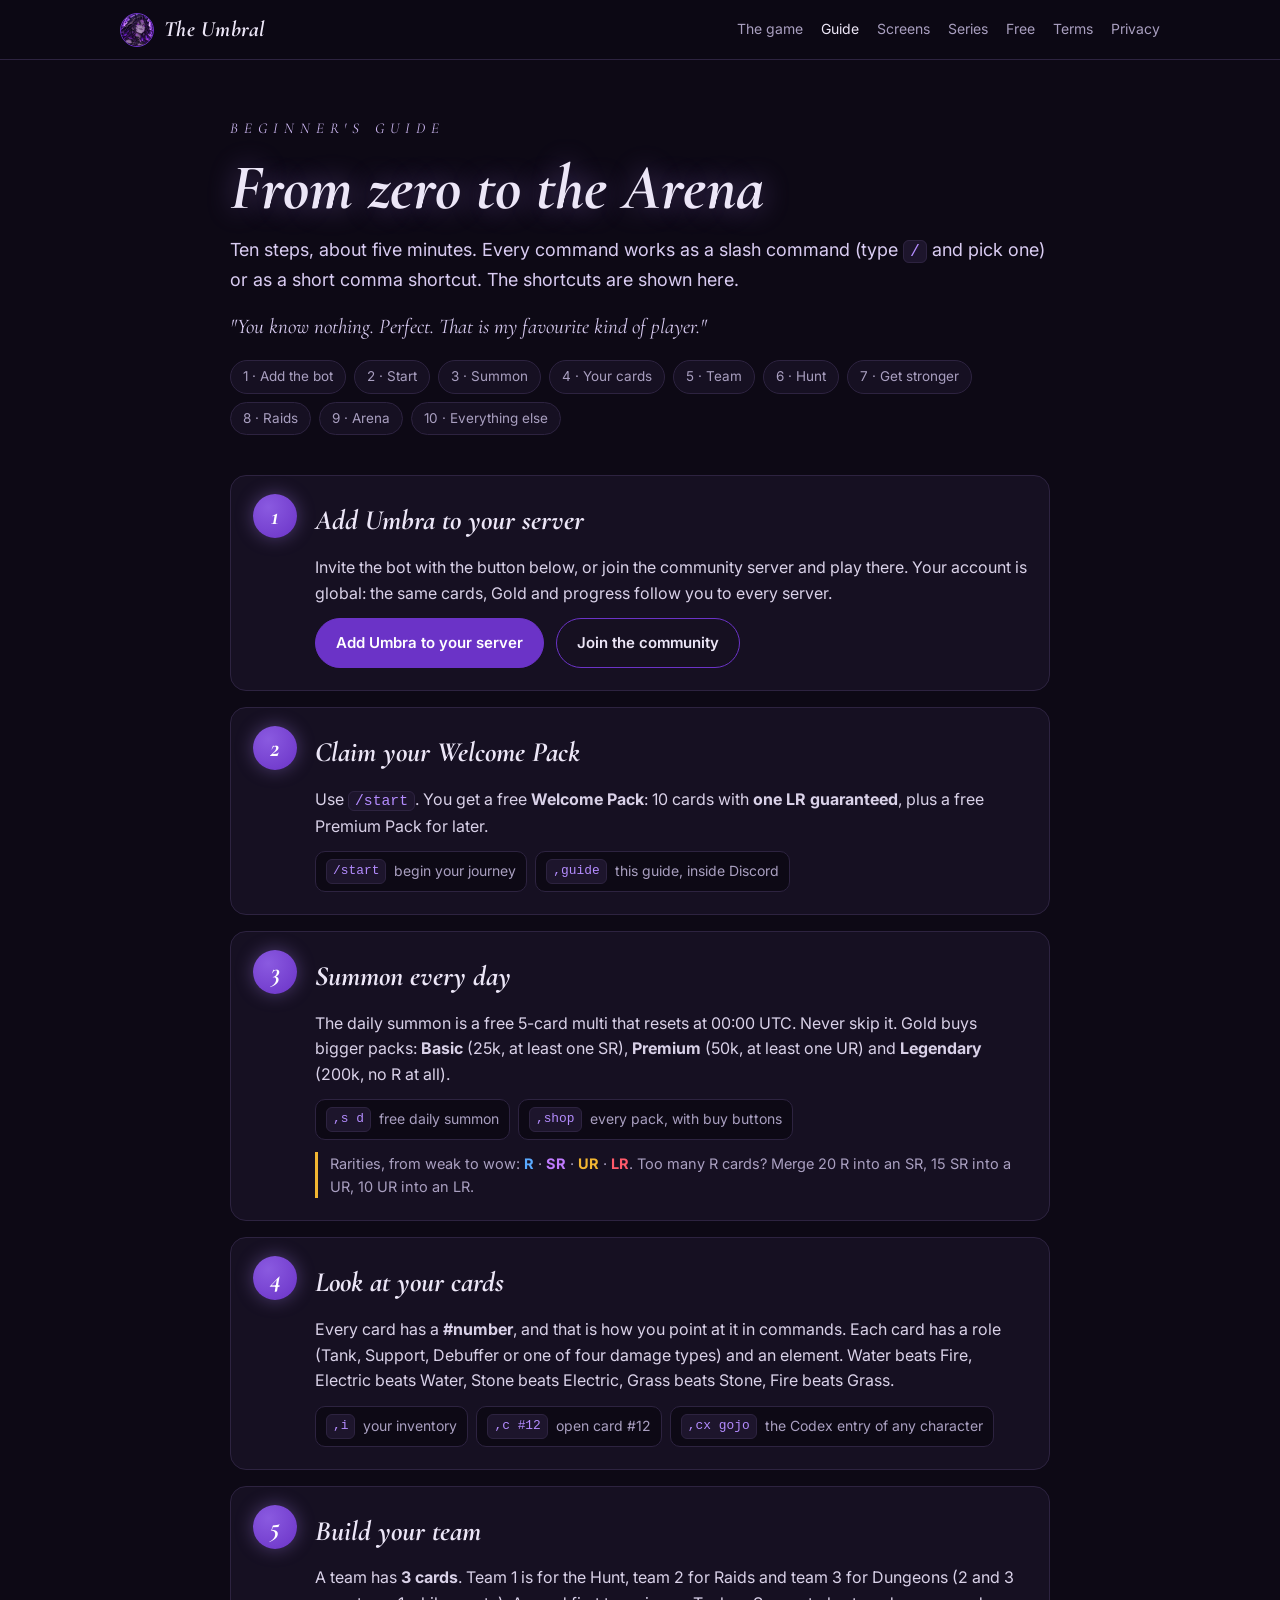
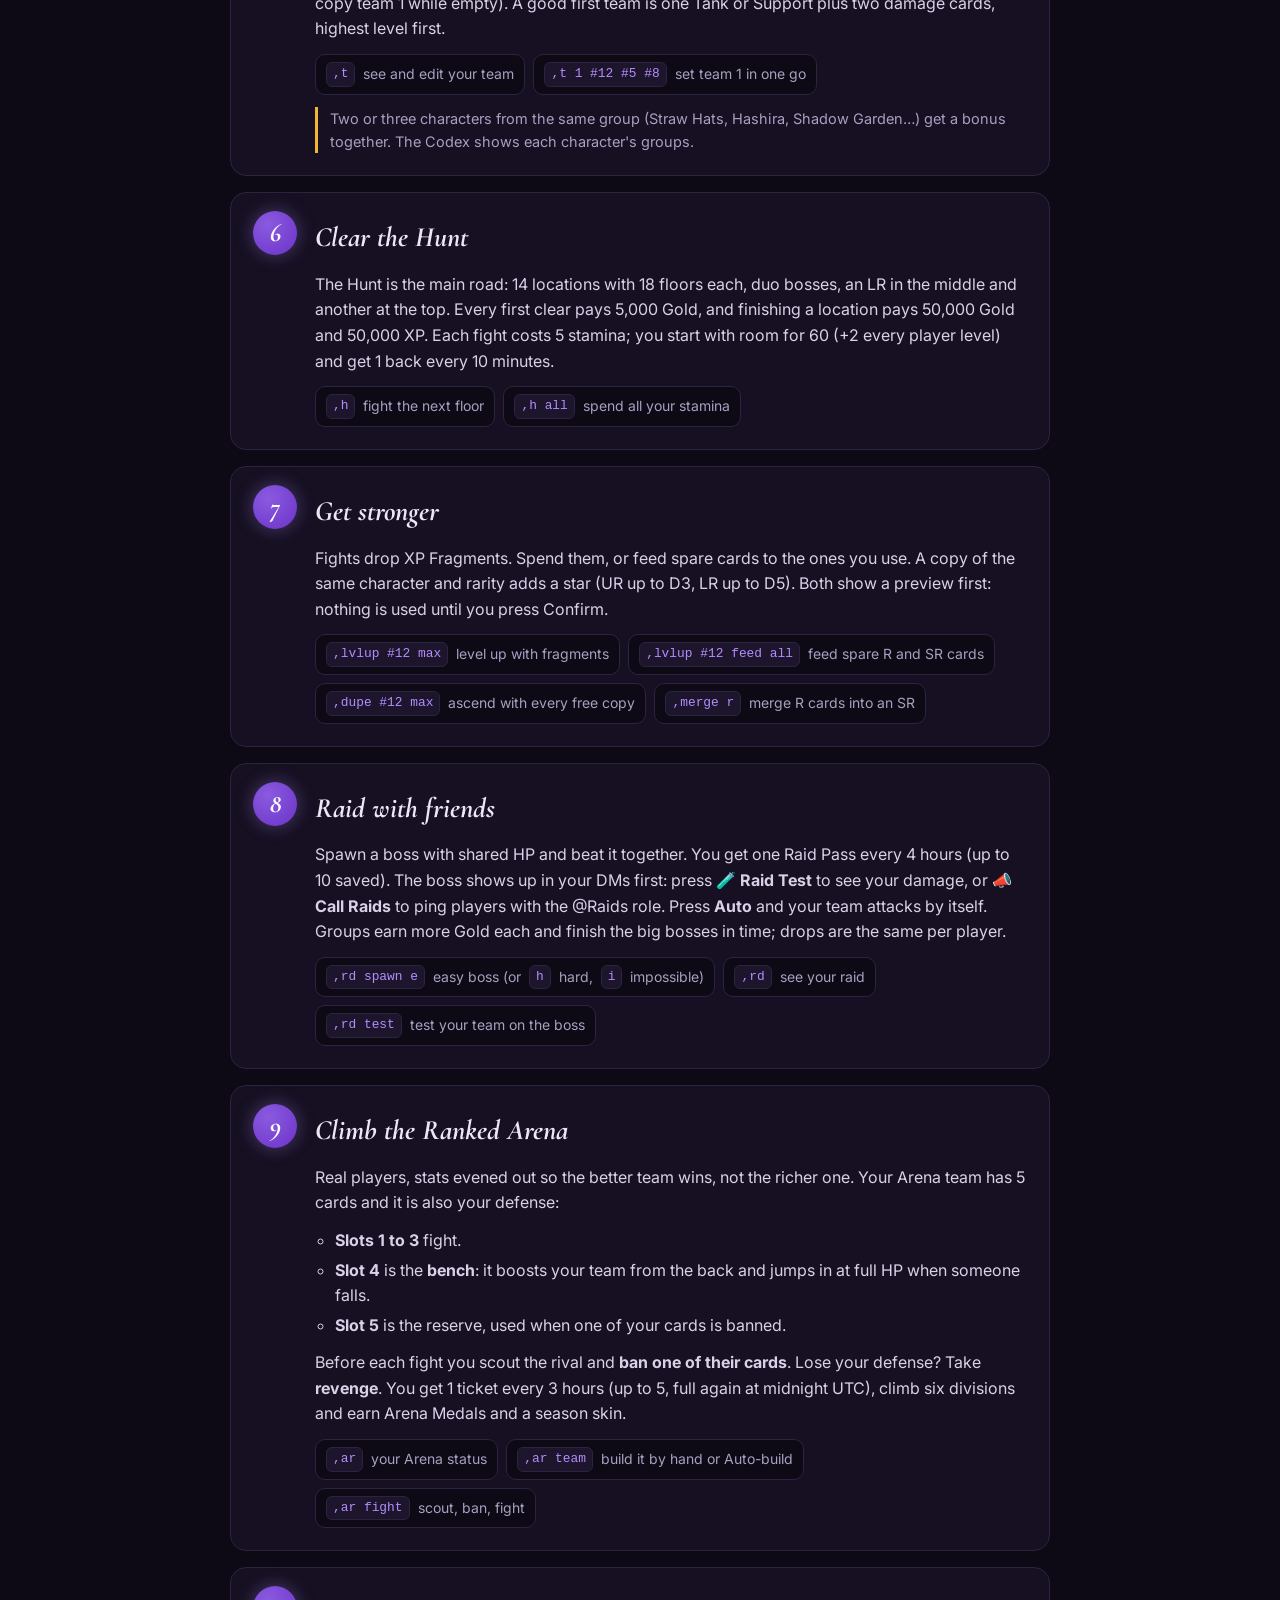
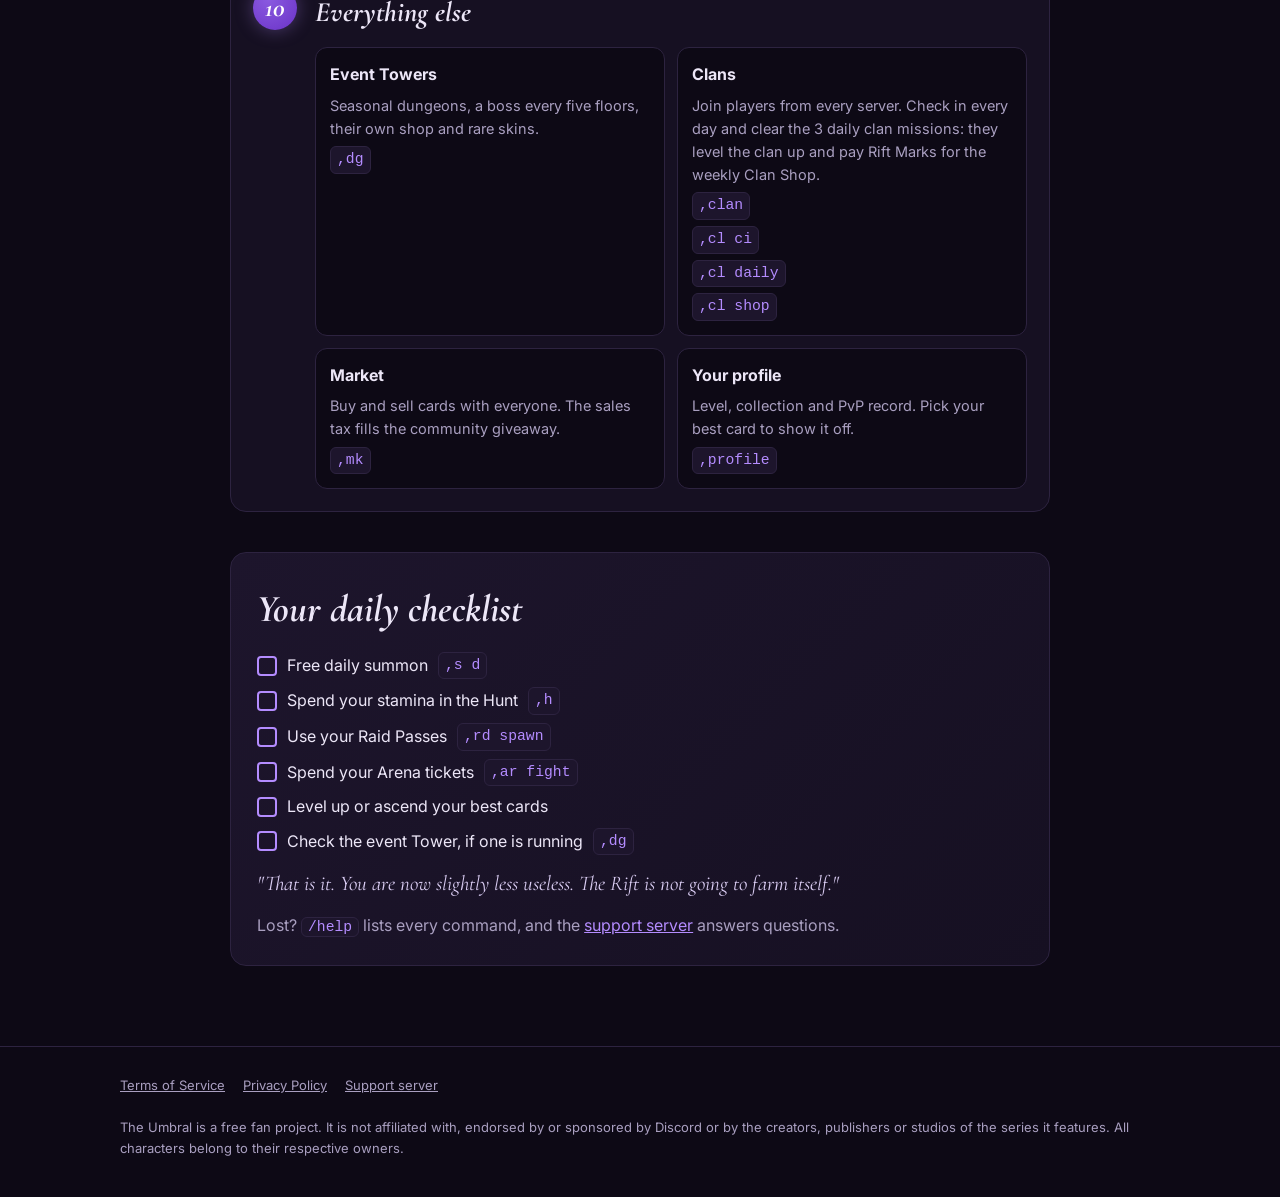
==== commit 9e6b0dfd: "Site: clan check-in, missions and Clan Shop Co-Authored-By: Claude Opus 5.5 <noreply@anthropic.com> " ====
--- a/guide.html
+++ b/guide.html
@@ -108,7 +108,7 @@
       <h2>Everything else</h2>
       <div class="more">
         <div><h3>Event Towers</h3><p>Seasonal dungeons, a boss every five floors, their own shop and rare skins.</p><code>,dg</code></div>
-        <div><h3>Clans</h3><p>Join players from every server, level the clan up and share its treasury.</p><code>,clan</code></div>
+        <div><h3>Clans</h3><p>Join players from every server. Check in every day and clear the 3 daily clan missions: they level the clan up and pay Rift Marks for the weekly Clan Shop.</p><code>,clan</code> <code>,cl ci</code> <code>,cl daily</code> <code>,cl shop</code></div>
         <div><h3>Market</h3><p>Buy and sell cards with everyone. The sales tax fills the community giveaway.</p><code>,mk</code></div>
         <div><h3>Your profile</h3><p>Level, collection and PvP record. Pick your best card to show it off.</p><code>,profile</code></div>
       </div>
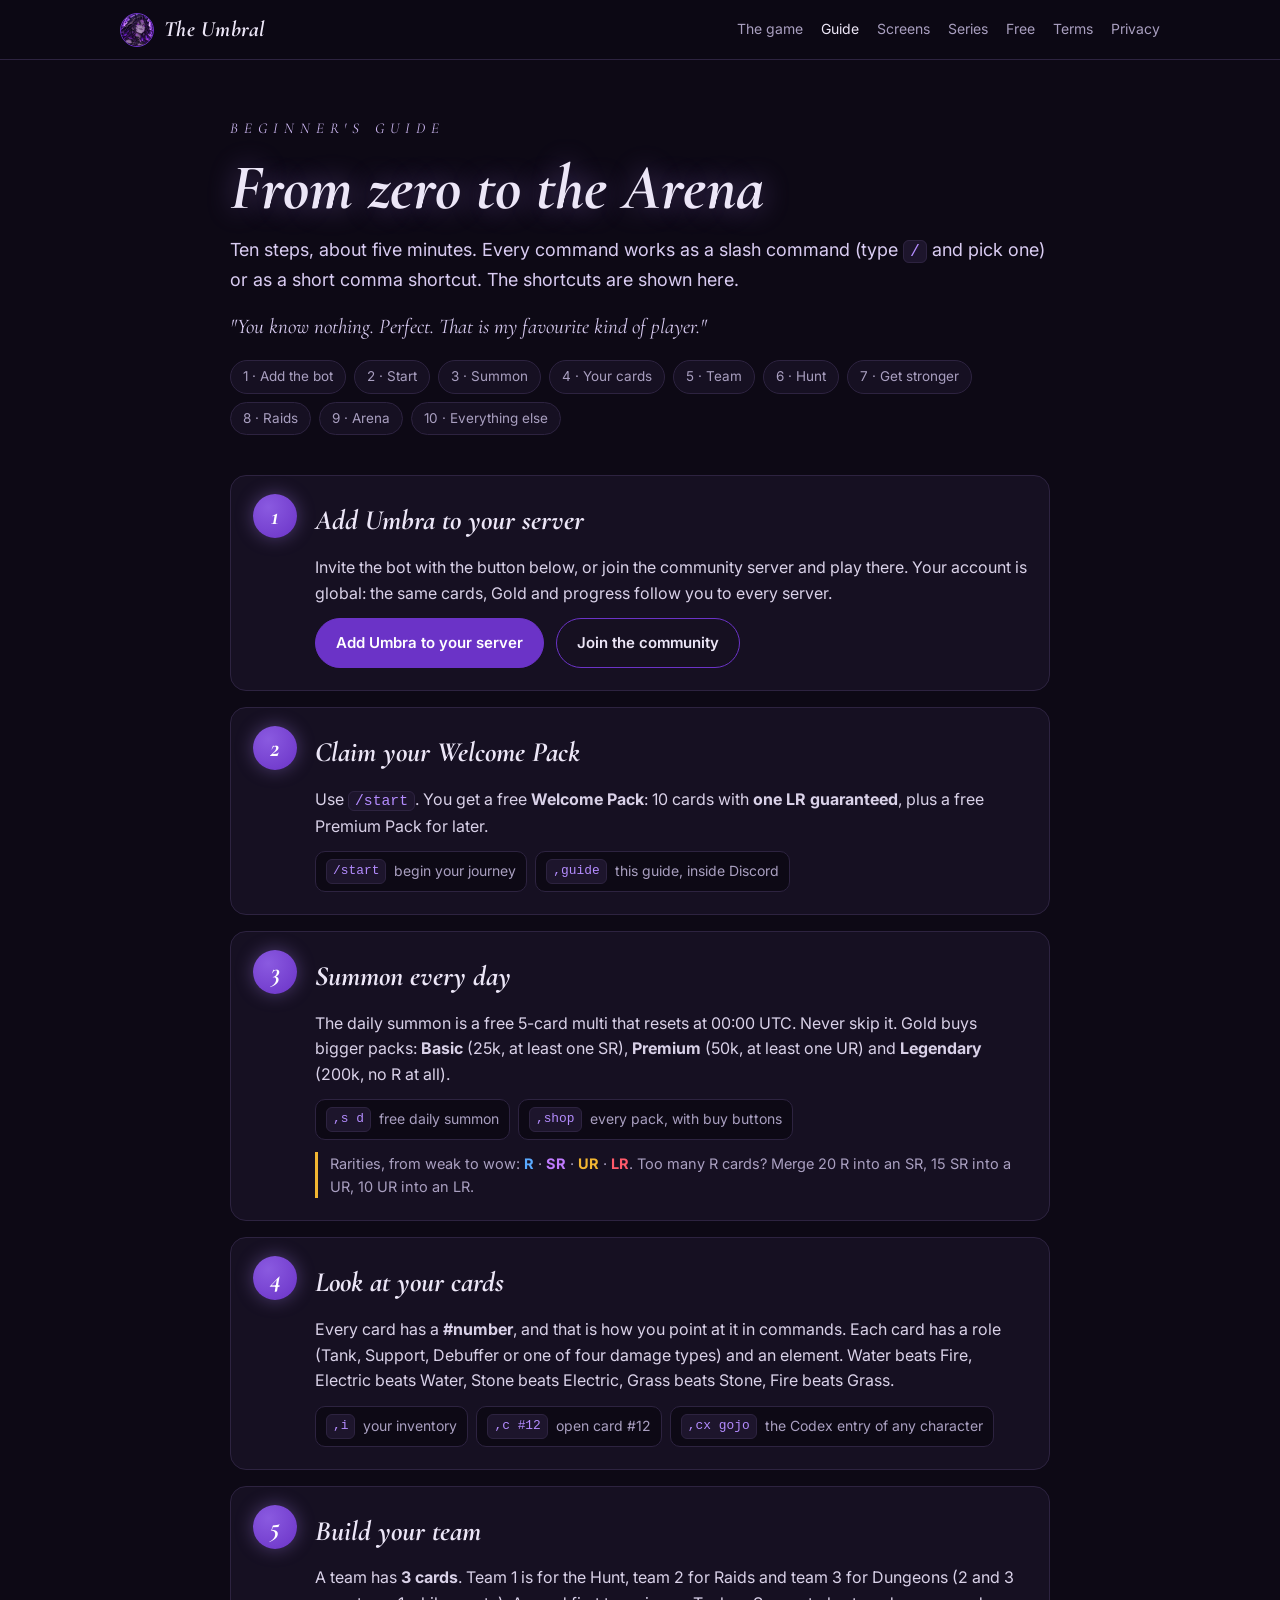
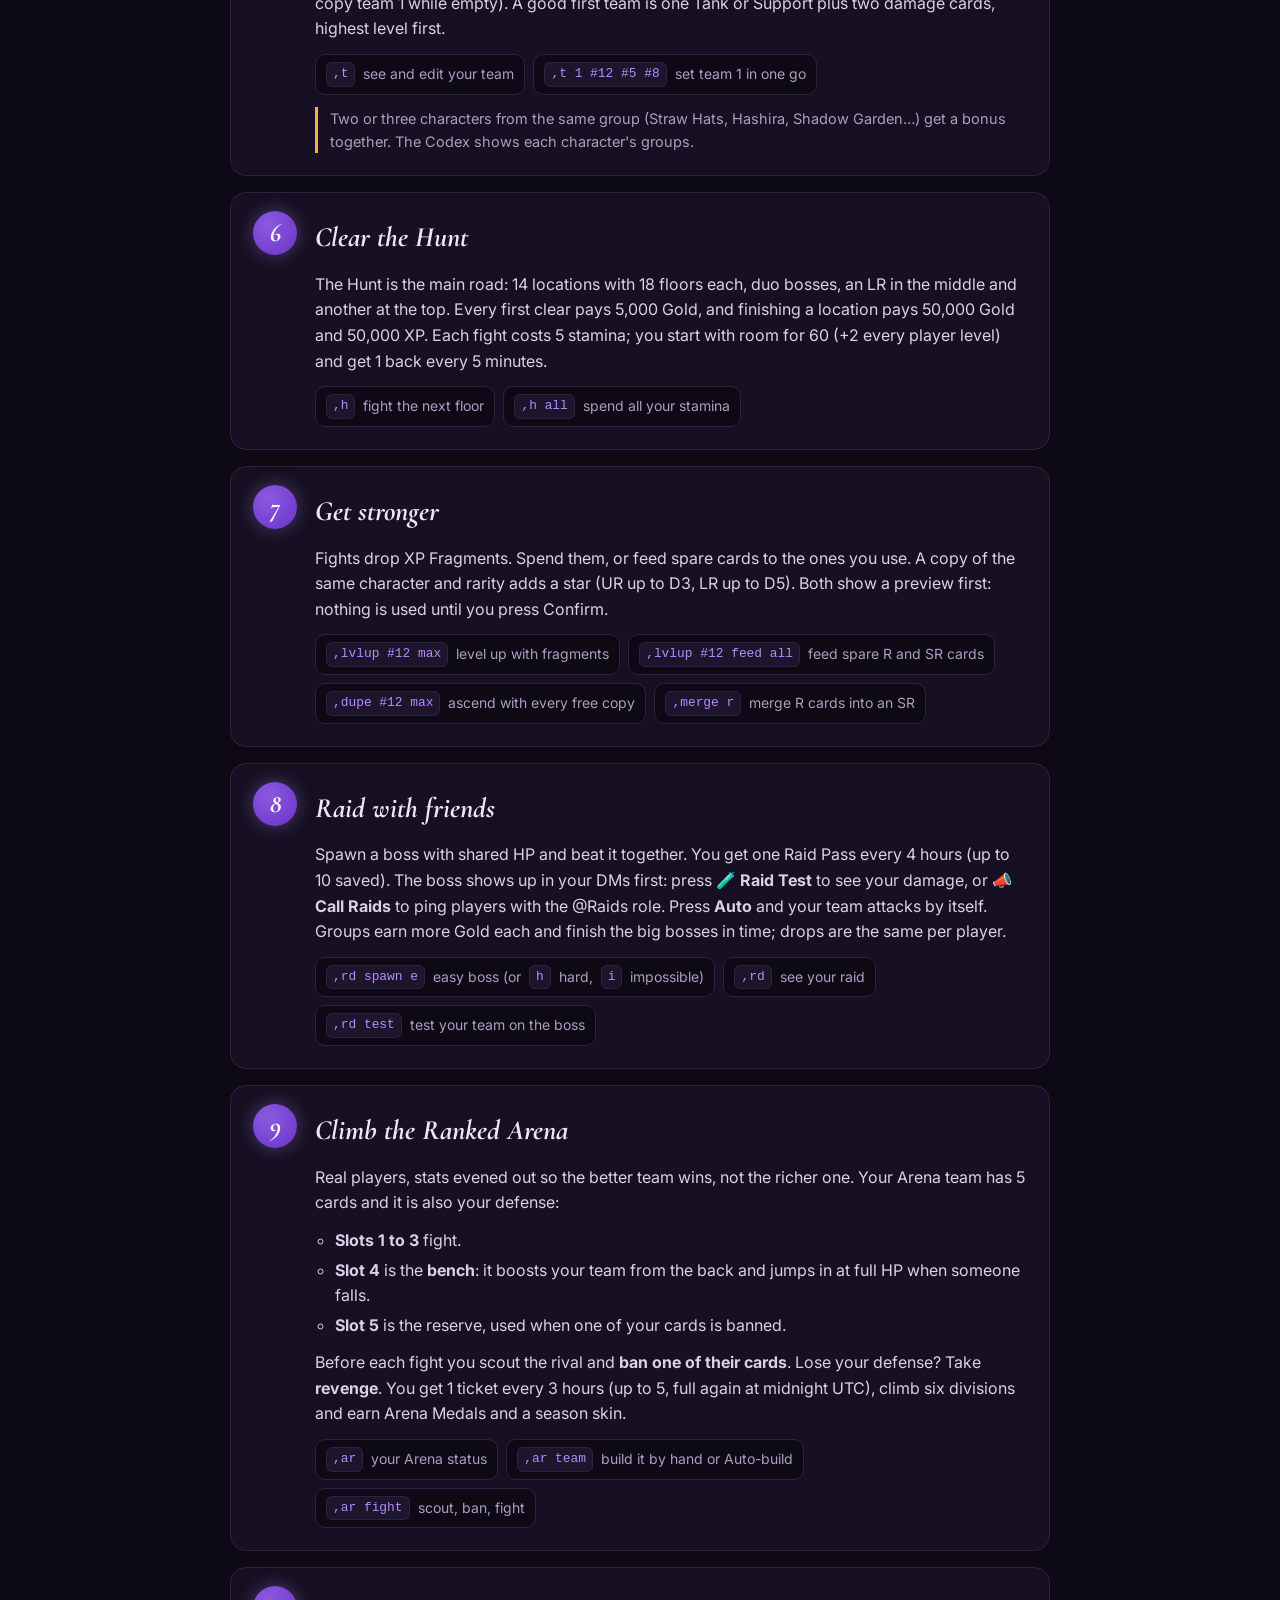
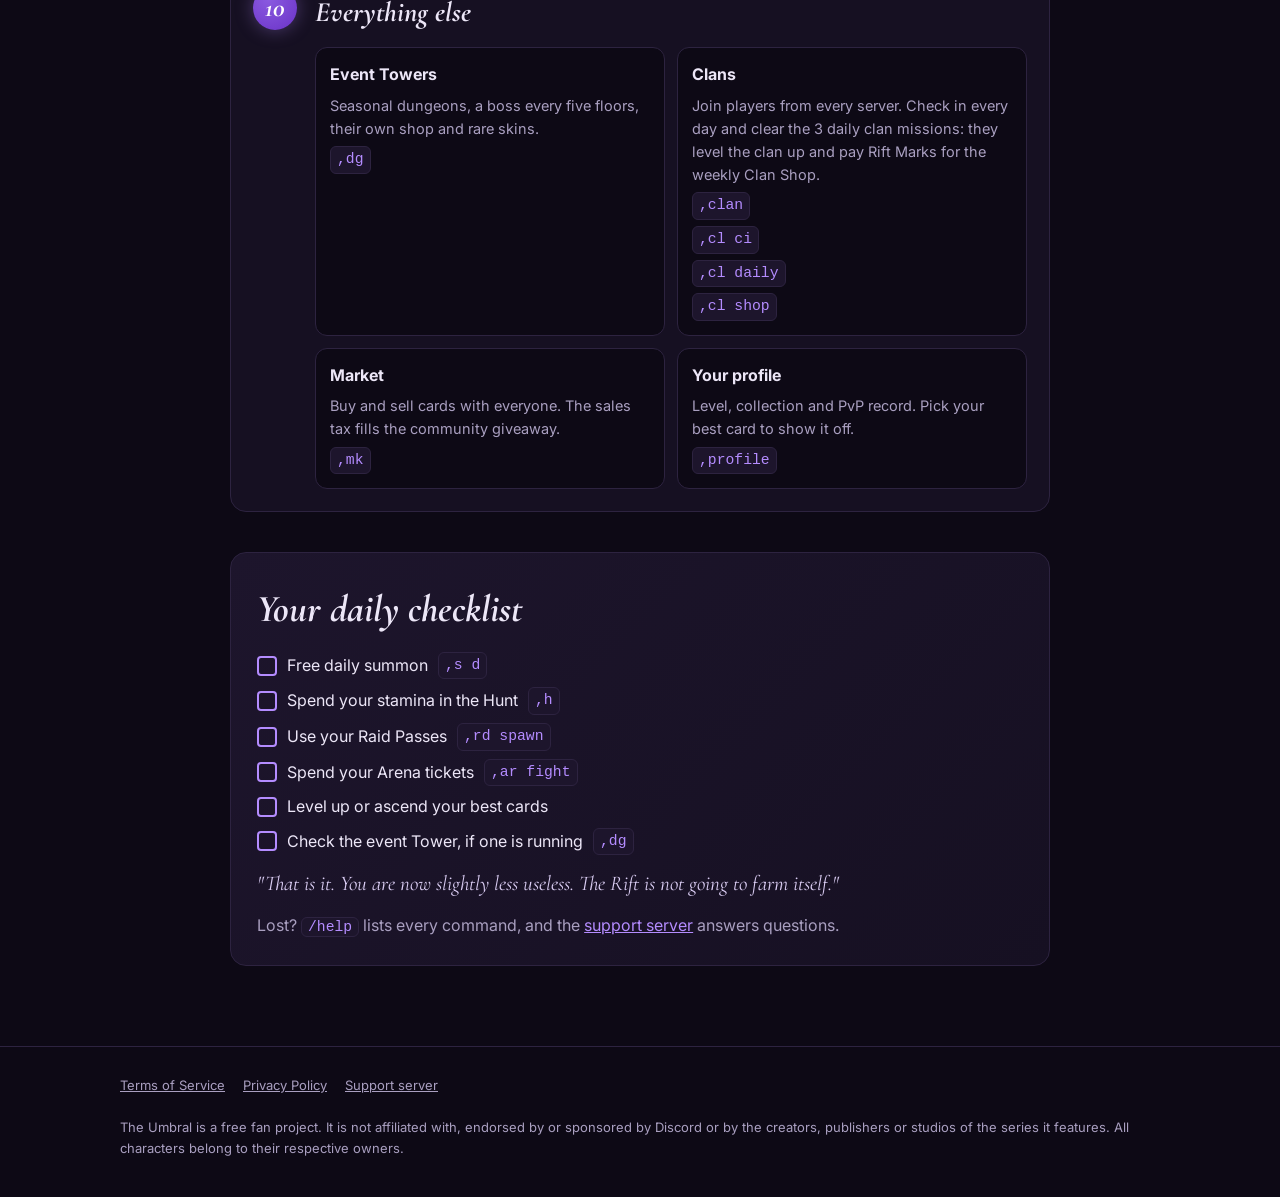
==== commit d076d437: "Guide: stamina regen 1 every 5 minutes Co-Authored-By: Claude Opus 5.5 <noreply@anthropic.com> Claud" ====
--- a/guide.html
+++ b/guide.html
@@ -76,7 +76,7 @@
 
     <li id="s6">
       <h2>Clear the Hunt</h2>
-      <p>The Hunt is the main road: 14 locations with 18 floors each, duo bosses, an LR in the middle and another at the top. Every first clear pays 5,000 Gold, and finishing a location pays 50,000 Gold and 50,000 XP. Each fight costs 5 stamina; you start with room for 60 (+2 every player level) and get 1 back every 10 minutes.</p>
+      <p>The Hunt is the main road: 14 locations with 18 floors each, duo bosses, an LR in the middle and another at the top. Every first clear pays 5,000 Gold, and finishing a location pays 50,000 Gold and 50,000 XP. Each fight costs 5 stamina; you start with room for 60 (+2 every player level) and get 1 back every 5 minutes.</p>
       <div class="cmds"><span><code>,h</code> fight the next floor</span><span><code>,h all</code> spend all your stamina</span></div>
     </li>
 
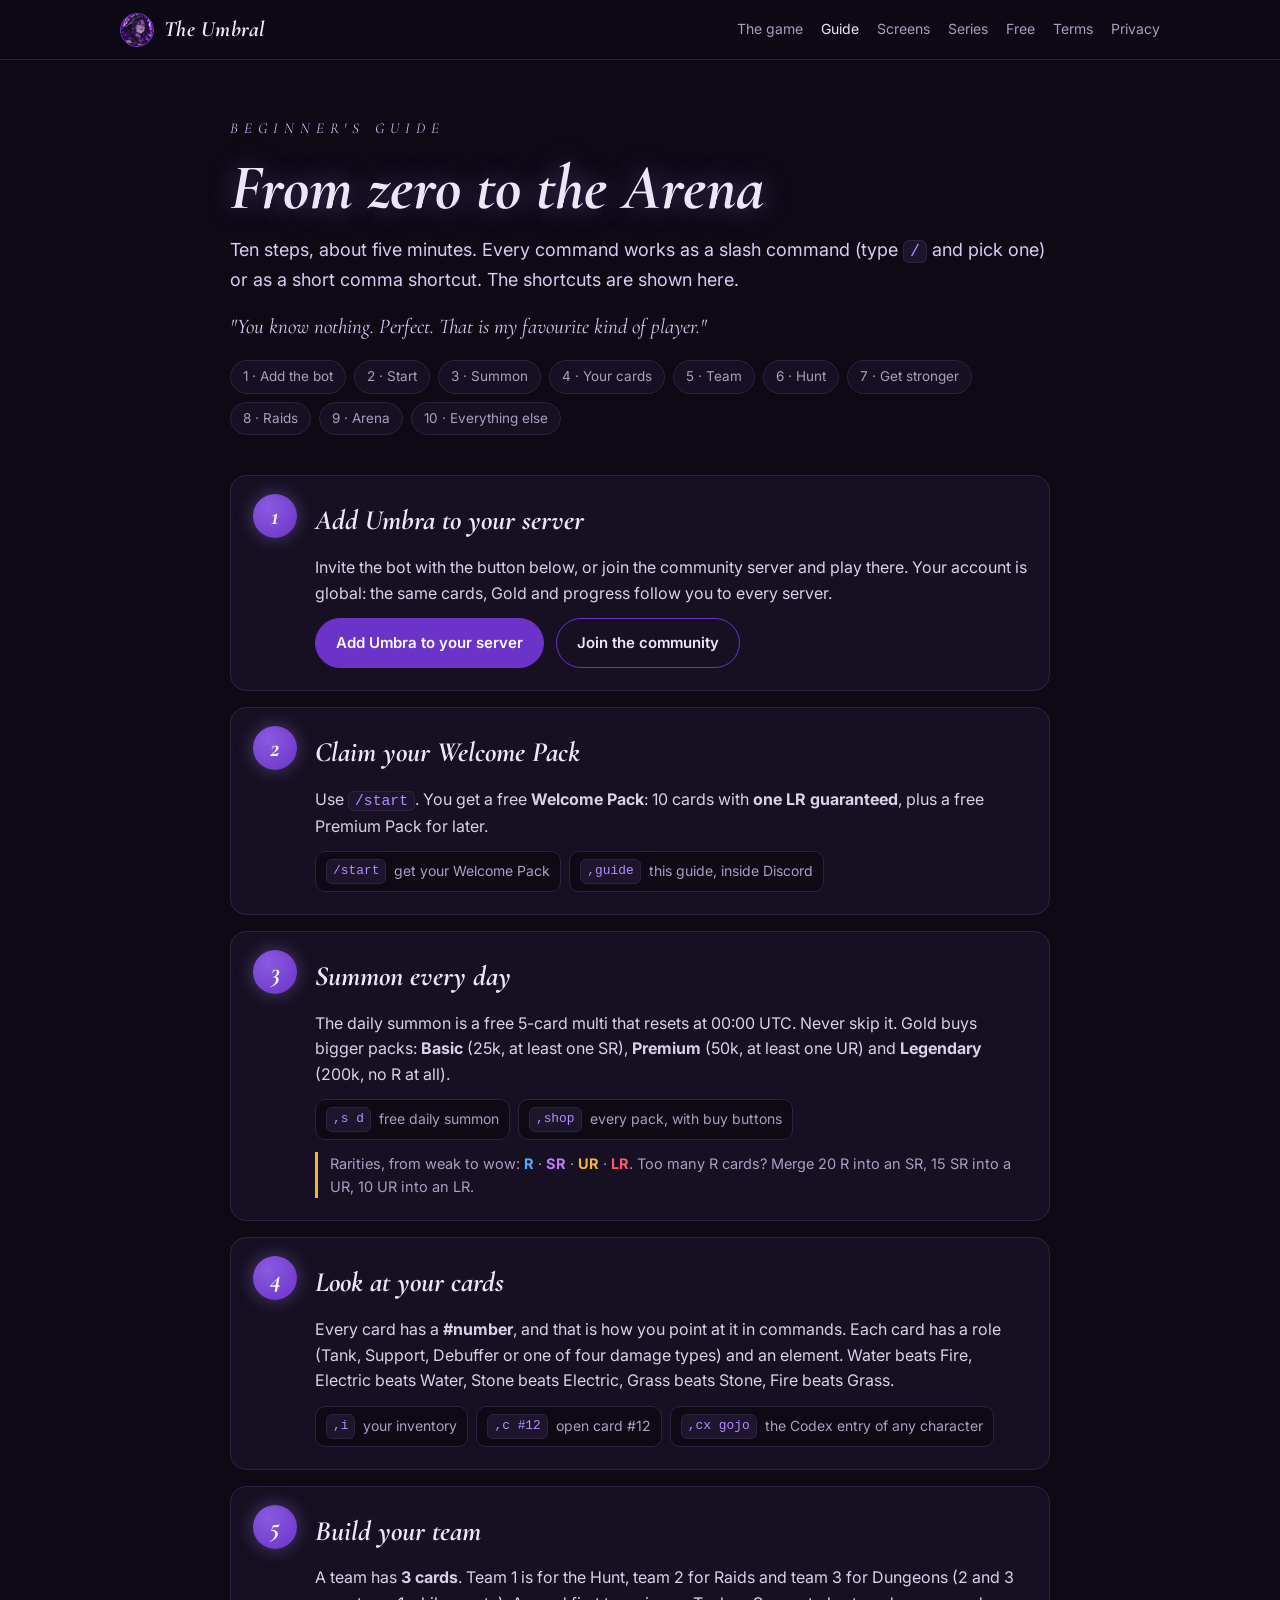
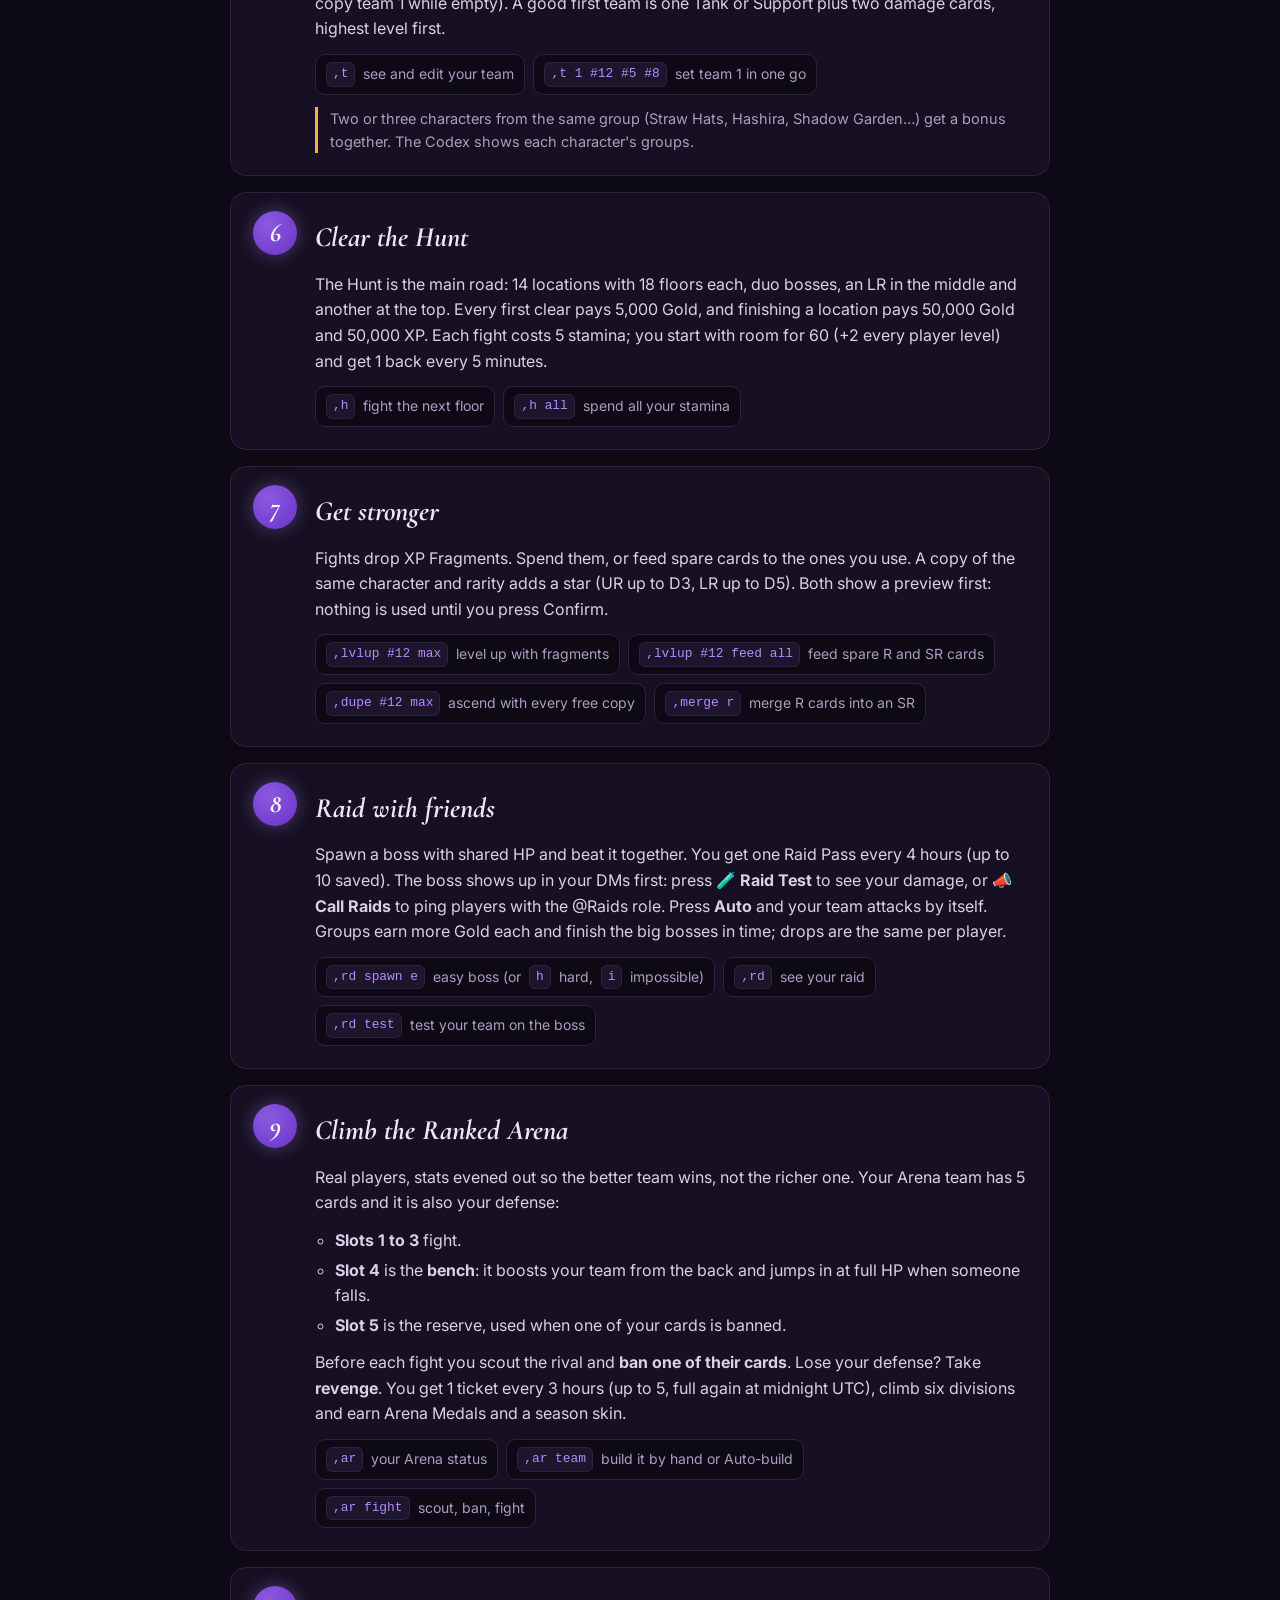
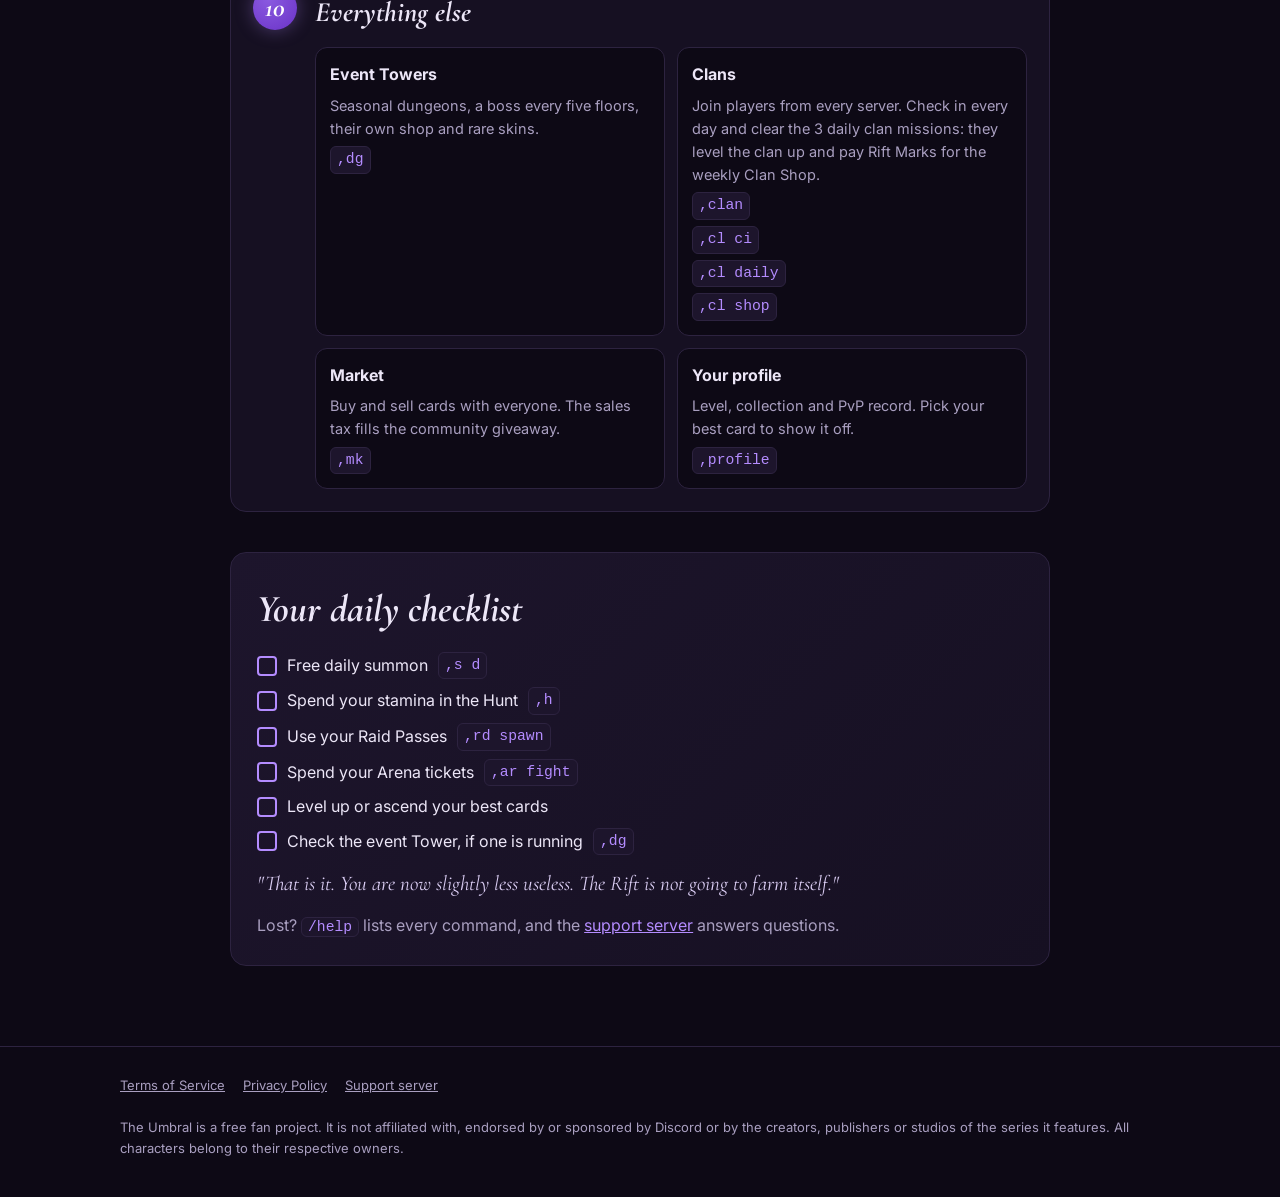
==== commit 58de5384: "Guide: /start gets your Welcome Pack (no 'begin your journey') Co-Authored-By: Claude Opus 5.5 <nore" ====
--- a/guide.html
+++ b/guide.html
@@ -51,7 +51,7 @@
     <li id="s2">
       <h2>Claim your Welcome Pack</h2>
       <p>Use <code>/start</code>. You get a free <b>Welcome Pack</b>: 10 cards with <b>one LR guaranteed</b>, plus a free Premium Pack for later.</p>
-      <div class="cmds"><span><code>/start</code> begin your journey</span><span><code>,guide</code> this guide, inside Discord</span></div>
+      <div class="cmds"><span><code>/start</code> get your Welcome Pack</span><span><code>,guide</code> this guide, inside Discord</span></div>
     </li>
 
     <li id="s3">
